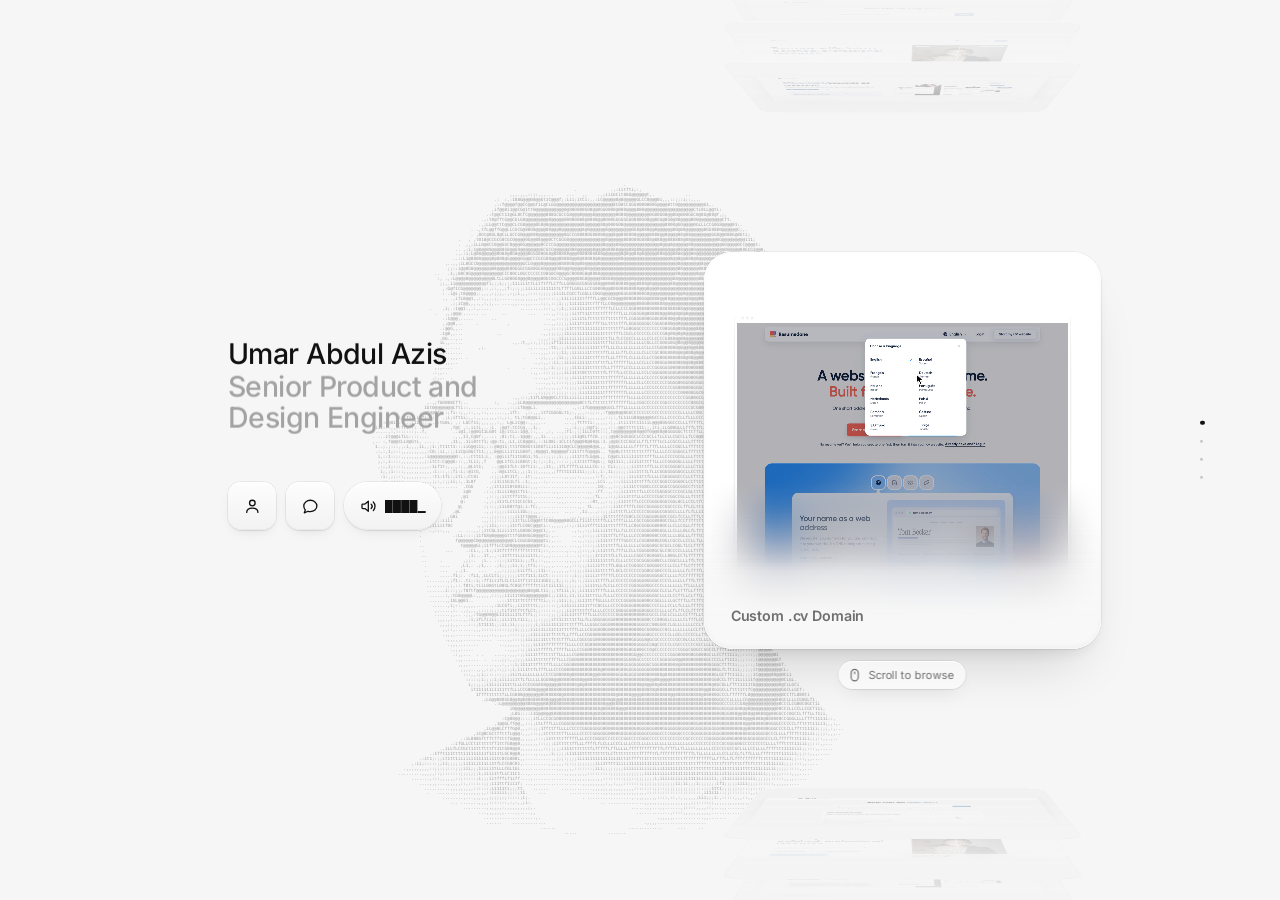
==== index.html @ b47fb5b3 "Footer landing .cv rapi dan tampil penuh di akhir video Co-Authored-By: Claude Opus 5.5 <noreply@ant" ====
<!doctype html>
<html lang="en">
<head>
<meta charset="utf-8">
<meta name="viewport" content="width=device-width, initial-scale=1, viewport-fit=cover">
<title>Umar Abdul Azis · Senior Product and Design Engineer</title>
<meta name="description" content="Umar Abdul Azis, senior product and design engineer in Yogyakarta, Indonesia. Web, mobile, and AI products, built into live prototypes. Case studies: Custom .cv Domain, CV-Lite Help Center, AI Headshot Funnel.">
<meta name="author" content="Umar Abdul Azis">
<meta name="robots" content="index, follow, max-image-preview:large">
<link rel="canonical" href="https://byumar.com/">
<meta name="theme-color" content="#F6F6F6">
<link rel="alternate" type="text/plain" href="/llms.txt" title="LLM summary">
<link rel="icon" href="favicon-32.png" sizes="32x32" type="image/png">
<link rel="apple-touch-icon" href="apple-touch-icon.png">
<!-- thumbnail saat link dibagikan. og:image harus URL lengkap, ganti domainnya
     kalau situs tidak tayang di byumar.com -->
<meta property="og:type" content="website">
<meta property="og:url" content="https://byumar.com/">
<meta property="og:title" content="Umar Abdul Azis · Senior Product and Design Engineer">
<meta property="og:description" content="Senior product and design engineer for web, mobile, and AI products. Case studies from CV-Lite and Resumedone.">
<meta property="og:site_name" content="Umar Abdul Azis">
<meta property="og:locale" content="en_US">
<meta property="og:image" content="https://byumar.com/og-image.jpg">
<meta property="og:image:width" content="1200">
<meta property="og:image:height" content="630">
<meta name="twitter:card" content="summary_large_image">
<meta name="twitter:image" content="https://byumar.com/og-image.jpg">
<!-- ?v= memaksa browser mengambil berkas baru. Hostinger menyimpan JS, CSS, dan
     media 7 hari, jalankan ./versi.sh sebelum commit supaya angkanya naik di semua file. -->
<link rel="preload" href="fonts/inter-regular.woff2?v=e101ac0f64" as="font" type="font/woff2" crossorigin>
<link rel="preload" href="fonts/inter-medium.woff2?v=e19b372fd9" as="font" type="font/woff2" crossorigin>
<link rel="stylesheet" href="styles.css?v=ac5a95fd37">
<!-- ld:start (dibuat tools/seo.js) -->
<script type="application/ld+json">{"@context":"https://schema.org","@graph":[{"@type":"Person","@id":"https://byumar.com/#person","name":"Umar Abdul Azis","jobTitle":"Senior Product and Design Engineer","description":"I design web, mobile, and AI products, then build them into live prototypes your team can click through before development starts.","url":"https://byumar.com/","image":"https://byumar.com/og-image.jpg","email":"hello@byumar.com","sameAs":["https://www.linkedin.com/in/umar-abdul-azis-948900159/","https://instagram.com/omar.aazees","https://www.upwork.com/freelancers/~01e38101af9b02fc32"],"address":{"@type":"PostalAddress","addressLocality":"Yogyakarta","addressCountry":"ID"},"knowsAbout":["Product design","UX design","UI design","Design engineering","Front-end development","Interactive prototyping","AI products","Resume builders","HR tech","E-commerce","Shopify","Web3 dashboards"]},{"@type":"WebSite","@id":"https://byumar.com/#website","url":"https://byumar.com/","name":"Umar Abdul Azis - Senior Product and Design Engineer","inLanguage":"en","author":{"@id":"https://byumar.com/#person"}},{"@type":"ItemList","name":"Selected projects","itemListElement":[{"@type":"ListItem","position":1,"item":{"@type":"CreativeWork","name":"Custom .cv Domain","headline":"Custom .cv Domain - Resumedone - Product Design","abstract":"Resumedone wanted a new paid add-on: a user buys their own name.cv domain and their resume goes live as a personal website on it. When I was brought in, the registrar backend was ready but there was no interface at all. I designed the whole product: the purchase inside the dashboard, the website editor, five templates, the account and subscription screens, and after launch the landing page and the upsell that bring people to it.","description":"Buying a domain is a technical errand, and most job seekers have never done it. Pricing, name rules and payment were still being decided in chat while an early AI draft pointed the other way. The partner API offered one locked template, and a public site raised a real privacy question: how much contact detail should a resume show to the whole internet? Launch was only the start: the first weeks showed the offer had to reach people earlier, at the moment they finish a resume. I turned the purchase into three short steps, Name, Details and Set up, with search results that show one clear price per domain per year and payment on the card already saved. The website editor reuses the resume builder's own components, so there is nothing new to learn, including the same font size controls. People pick from five templates, each in five colours, that use their resume data exactly as written, and they decide what is public: email and phone are masked by default, with a contact form and an availability status instead. After launch I designed three conversion experiments with the product lead: a six-step upsell right after someone buys a resume, a flow where people build their site first and pay only to publish, and a landing page for the feature.","creator":{"@id":"https://byumar.com/#person"},"image":"https://byumar.com/media/cv-media-05-poster.webp","url":"https://byumar.com/#/project/cv-personal-website"}},{"@type":"ListItem","position":2,"item":{"@type":"CreativeWork","name":"CV-Lite Help Center","headline":"CV-Lite Help Center - CV-Lite - Product Design","abstract":"CV-Lite's FAQ at help.cv-lite.com was a single column of three collapsed lists: 32 links pointing to 19 articles, with no answer visible until you clicked. The product lead asked me to redesign it. I covered the home page, search, every article, and the states in between, at desktop, tablet and mobile.","description":"People open a help page in the middle of a problem, usually stuck on billing or an export, so every extra click costs patience. With only 19 articles, a full help center with category pages would add steps instead of saving them. The new design also had to keep the live product's colors and type, so it would feel like the same app. I compared 15 help center homes and 19 FAQs on Mobbin, then tested six home layouts. The winner puts search first, then the most popular questions, then topics that open in place, with support always one tap away. Search suggests articles while you type and highlights the matching words. Articles read in one column with real product screenshots and end with a quick helpful or not question. Back to FAQ returns to the same topic, already open, and dead links land on a friendly 404 instead of an error.","creator":{"@id":"https://byumar.com/#person"},"image":"https://byumar.com/media/faq-media-01-poster.webp","url":"https://byumar.com/#/project/cv-lite-help-center"}},{"@type":"ListItem","position":3,"item":{"@type":"CreativeWork","name":"AI Headshot Funnel","headline":"AI Headshot Funnel - CV-Lite - Product Design","abstract":"CV-Lite turns a few selfies into studio headshots, and most of its visitors arrive cold from paid ads. I was asked to redesign the whole funnel for an A/B test against the live version, from the landing page to the photo library. The old flow showed no proof of the result, left empty photo slots, and only revealed the price at the very end.","description":"People have to trust an unknown AI with their face, then pay before they see the full result. Ad traffic leaves fast, so every second of doubt costs a sale. On real screens the browser bar also takes around 180 px, which pushed the button that moves people forward below the fold on laptops and phones alike. I built the funnel around one idea: show the transformation before asking for anything. The landing hero is a before and after of the same person, and every step stays short: gender, outfit, background, selfies. The paywall unlocks two finished headshots and states one honest price. Each screen is laid out at the real visible area, 1920 × 900 on desktop and 390 × 664 on mobile, so the next action is always in view.","creator":{"@id":"https://byumar.com/#person"},"image":"https://byumar.com/media/headshots-media-01-poster.webp","url":"https://byumar.com/#/project/ai-headshots"}},{"@type":"ListItem","position":4,"item":{"@type":"CreativeWork","name":"Ejemplos Curriculum","headline":"Ejemplos Curriculum - Ejemplos Curriculum - Landing Page Design","abstract":"Ejemplos Curriculum is a Spanish-language resume site with templates, real CV examples, cover letters, and writing advice for job seekers. I designed its marketing landing page, the page most visitors see first, at desktop, tablet, and mobile widths.","description":"Most visitors arrive from search with one narrow question, like how to write a resignation letter, and leave once it is answered. The landing page had to show in a few seconds that the site can also help them build a CV, without the pushy habits common in this category: no \"free\" promise that turns into a paywall, and no social proof without data behind it. The hero leads with what people search for, the best CV templates and writing advice, and shows real templates instead of stock art. Each section below answers one question job seekers ask, from which template to pick to how to write a cover letter, and ends with a clear way into the builder. The AI tools sit together in one dark band so they read as a feature, not a pop-up. The header keeps templates, examples, letters, and sign-in one click away, so the page works as a hub for the rest of the site.","creator":{"@id":"https://byumar.com/#person"},"image":"https://byumar.com/media/ej-media-01-poster.webp","url":"https://byumar.com/#/project/ejemplos-curriculum"}}]}]}</script>
<!-- ld:end -->
</head>
<body>
  <!-- navigasi teks untuk screen reader & crawler, tidak terlihat -->
  <nav class="sr-only" aria-label="Main">
    <ul>
      <li><a href="#/">Home</a></li>
      <li><a href="#/about">About</a></li>
    </ul>
  </nav>

  <div id="app" class="app">
    <!-- kolom kiri: identitas + aksi. Tetap di tempat lintas halaman -->
    <aside class="rail" id="rail"></aside>

    <!-- kolom kanan: panggung. Isinya berganti per halaman -->
    <main class="stage" id="stage" tabindex="-1">
    <!-- seo:start (dibuat tools/seo.js, jangan diedit manual) -->
    <div class="sr-only" id="seo-static">
      <h1>Umar Abdul Azis, Senior Product and Design Engineer</h1>
      <section>
        <h2>About</h2>
        <p>I design web, mobile, and AI products, then build them into live prototypes your team can click through before development starts.</p>
        <p>I work across UX, interface, and visual design, and I prototype with whatever fits the project, from Figma to AI code editors like Claude Code, Codex, and Cursor. Over six years that has covered HR tech and resume builders, Shopify and e-commerce, AI products, and Web3 dashboards.</p>
        <p>Top Rated Plus on Upwork. Working from Yogyakarta, Indonesia (GMT+7), asynchronously on Indonesia time, and open to freelance work.</p>
      </section>
      <section>
        <h2>Selected projects</h2>
      <article>
        <h3>Custom .cv Domain</h3>
        <p>Resumedone - Product Design. Resumedone, 2026.</p>
        <h4>Mandate</h4><p>Resumedone wanted a new paid add-on: a user buys their own name.cv domain and their resume goes live as a personal website on it. When I was brought in, the registrar backend was ready but there was no interface at all. I designed the whole product: the purchase inside the dashboard, the website editor, five templates, the account and subscription screens, and after launch the landing page and the upsell that bring people to it.</p>
        <h4>Challenge</h4><p>Buying a domain is a technical errand, and most job seekers have never done it. Pricing, name rules and payment were still being decided in chat while an early AI draft pointed the other way. The partner API offered one locked template, and a public site raised a real privacy question: how much contact detail should a resume show to the whole internet? Launch was only the start: the first weeks showed the offer had to reach people earlier, at the moment they finish a resume.</p>
        <h4>Solution</h4><p>I turned the purchase into three short steps, Name, Details and Set up, with search results that show one clear price per domain per year and payment on the card already saved. The website editor reuses the resume builder's own components, so there is nothing new to learn, including the same font size controls. People pick from five templates, each in five colours, that use their resume data exactly as written, and they decide what is public: email and phone are masked by default, with a contact form and an availability status instead. After launch I designed three conversion experiments with the product lead: a six-step upsell right after someone buys a resume, a flow where people build their site first and pay only to publish, and a landing page for the feature.</p>
        <h4>Results</h4><p>Shipped to production about a month after kickoff, in English across 12 markets. Targets set for launch: 8% of paid users adding a .cv domain in the first quarter, 70% of buyers publishing their site within a day, and 12% higher annual retention among users with a live site. Delivered as more than 1,000 screens and states across four breakpoints, five templates with colour variants, and a screen for every failure state.</p>
      </article>
      <article>
        <h3>CV-Lite Help Center</h3>
        <p>CV-Lite - Product Design. CV-Lite by Resumedone, 2026.</p>
        <h4>Mandate</h4><p>CV-Lite's FAQ at help.cv-lite.com was a single column of three collapsed lists: 32 links pointing to 19 articles, with no answer visible until you clicked. The product lead asked me to redesign it. I covered the home page, search, every article, and the states in between, at desktop, tablet and mobile.</p>
        <h4>Challenge</h4><p>People open a help page in the middle of a problem, usually stuck on billing or an export, so every extra click costs patience. With only 19 articles, a full help center with category pages would add steps instead of saving them. The new design also had to keep the live product's colors and type, so it would feel like the same app.</p>
        <h4>Solution</h4><p>I compared 15 help center homes and 19 FAQs on Mobbin, then tested six home layouts. The winner puts search first, then the most popular questions, then topics that open in place, with support always one tap away. Search suggests articles while you type and highlights the matching words. Articles read in one column with real product screenshots and end with a quick helpful or not question. Back to FAQ returns to the same topic, already open, and dead links land on a friendly 404 instead of an error.</p>
        <h4>Results</h4><p>Targets set for launch: 25% fewer support tickets about the 13 most asked questions, 60% of visitors finding their answer within two clicks, and over 80% of article ratings marked helpful. Delivered as 24 boards across four widths, 32 article pages and a working coded prototype.</p>
      </article>
      <article>
        <h3>AI Headshot Funnel</h3>
        <p>CV-Lite - Product Design. CV-Lite by Resumedone, 2026.</p>
        <h4>Mandate</h4><p>CV-Lite turns a few selfies into studio headshots, and most of its visitors arrive cold from paid ads. I was asked to redesign the whole funnel for an A/B test against the live version, from the landing page to the photo library. The old flow showed no proof of the result, left empty photo slots, and only revealed the price at the very end.</p>
        <h4>Challenge</h4><p>People have to trust an unknown AI with their face, then pay before they see the full result. Ad traffic leaves fast, so every second of doubt costs a sale. On real screens the browser bar also takes around 180 px, which pushed the button that moves people forward below the fold on laptops and phones alike.</p>
        <h4>Solution</h4><p>I built the funnel around one idea: show the transformation before asking for anything. The landing hero is a before and after of the same person, and every step stays short: gender, outfit, background, selfies. The paywall unlocks two finished headshots and states one honest price. Each screen is laid out at the real visible area, 1920 × 900 on desktop and 390 × 664 on mobile, so the next action is always in view.</p>
        <h4>Results</h4><p>Targets set for the A/B test: 20% more visitors reaching the selfie upload, 15% higher paywall conversion, and a third fewer checkout drop-offs by showing the price up front. Built on 75 screens, 65 of them reworked so the main action never needs a scroll.</p>
      </article>
      <article>
        <h3>Ejemplos Curriculum</h3>
        <p>Ejemplos Curriculum - Landing Page Design. Ejemplos Curriculum, 2026.</p>
        <h4>Mandate</h4><p>Ejemplos Curriculum is a Spanish-language resume site with templates, real CV examples, cover letters, and writing advice for job seekers. I designed its marketing landing page, the page most visitors see first, at desktop, tablet, and mobile widths.</p>
        <h4>Challenge</h4><p>Most visitors arrive from search with one narrow question, like how to write a resignation letter, and leave once it is answered. The landing page had to show in a few seconds that the site can also help them build a CV, without the pushy habits common in this category: no &quot;free&quot; promise that turns into a paywall, and no social proof without data behind it.</p>
        <h4>Solution</h4><p>The hero leads with what people search for, the best CV templates and writing advice, and shows real templates instead of stock art. Each section below answers one question job seekers ask, from which template to pick to how to write a cover letter, and ends with a clear way into the builder. The AI tools sit together in one dark band so they read as a feature, not a pop-up. The header keeps templates, examples, letters, and sign-in one click away, so the page works as a hub for the rest of the site.</p>
        <h4>Results</h4><p>Targets set for launch: 30% more visitors reaching a template from the landing page, 20% more visitors scrolling past the hero, and a higher share of search visitors starting a CV. Delivered as one landing page at four widths, ready for development.</p>
      </article>
      </section>
      <section>
        <h2>Contact</h2>
        <ul><li><a href="mailto:hello@byumar.com">Email</a></li><li><a href="https://www.linkedin.com/in/umar-abdul-azis-948900159/">LinkedIn</a></li><li><a href="https://instagram.com/omar.aazees">Instagram</a></li><li><a href="https://www.upwork.com/freelancers/~01e38101af9b02fc32">Upwork</a></li></ul>
      </section>
    </div>
    <!-- seo:end -->
    </main>

    <!-- indikator titik di tepi kanan, hanya di home -->
    <div class="dots" id="dots" hidden></div>
  </div>

  <!-- globe-data.js dan globe.js sengaja tidak dimuat di sini. Keduanya
       hanya dipakai halaman about, jadi diambil saat halaman itu dibuka.
       Lihat ensureGlobe() di app.js. -->
  <!-- latar ASCII dari foto diri, lihat ascii-bg.js -->
  <script src="ascii-bg.js?v=ffba560fd4" defer></script>
  <script src="sound.js?v=fcbd7d6328" defer></script>
  <script src="app.js?v=df28a86c50" defer></script>
  <!-- favicon potret ASCII yang beriak, lihat favicon-ascii.js -->
  <script src="favicon-ascii.js?v=0a628f7906" defer></script>
</body>
</html>
---- styles.css ----
@font-face {
  font-family: "Inter";
  font-style: normal;
  font-weight: 400;
  font-display: swap;
  src: url("fonts/inter-regular.woff2?v=e101ac0f64") format("woff2");
}
@font-face {
  font-family: "Inter";
  font-style: normal;
  font-weight: 600;
  font-display: swap;
  src: url("fonts/inter-semibold.woff2?v=d1e9f4c098") format("woff2");
}
@font-face {
  font-family: "Inter";
  font-style: normal;
  font-weight: 500;
  font-display: swap;
  src: url("fonts/inter-medium.woff2?v=e19b372fd9") format("woff2");
}

/* =========================================================
   Portfolio UI/UX: sistem visual
   Monokrom. Aset project jadi satu-satunya sumber warna.

   SISTEM SPASI
   Sama seperti situs referensi: seluruh tata letak dinyatakan dalam rem,
   dan ukuran 1rem ikut lebar layar. Jadi proporsinya tetap identik di
   layar mana pun, tidak perlu belasan breakpoint.

   Desktop  1rem = 100vw / 144   (di 1440px jadi 10px, sama persis referensi)
   Phone    1rem = 100vw / 40

   Bedanya dengan referensi, ada batas bawah dan atas. Referensi murni vw,
   akibatnya di tablet judulnya menyusut sampai 18px dan tombolnya di bawah
   ukuran sentuh yang layak. Batas bawah menahan itu.

   Yang tetap dalam vw hanya posisi horizontal kolom, supaya perbandingan
   kiri-kanannya persis mengikuti referensi.
   ========================================================= */

html {
  font-size: clamp(8.6px, 0.6944vw, 15px);
}

@media (max-width: 767px) {
  html {
    font-size: clamp(11px, 2.5vw, 19.5px);
  }
}

:root {
  /* Suisse Intl kalau terpasang, kalau tidak jatuh ke Helvetica Neue
     yang bentuk hurufnya paling dekat. */
  /* Inter dibundel sendiri (fonts/), jadi Mac, iPhone, Android, dan pen.dev
     memakai huruf yang sama. Cadangan hanya dipakai selama font dimuat. */
  --font: "Inter", "Helvetica Neue", Helvetica, Arial, sans-serif;

  --bg: #f6f6f6;
  --ink: #111111;
  --ink-2: #6f6f6f;
  --ink-3: #a3a3a3;
  --ink-4: #c9c9c9;
  --surface: #ffffff;
  --card: #e8e8e8;
  --line: rgba(17, 17, 17, 0.08);

  /* Skeuomorph minimalis: semua permukaan dibuat dari satu bahan yang sama
     dengan latar. Wajahnya bergradasi tipis dari terang ke sedikit redup,
     tepi atas tersorot, tepi bawah sedikit gelap, lalu bayangan dekat yang
     tegas dan bayangan jauh yang lebar dan pudar. Hasilnya terasa timbul
     dari halaman, bukan benda lain yang ditempel. */
  --sk-face: linear-gradient(180deg, #fdfdfd 0%, #f2f2f2 100%);
  --shadow-sm:
    inset 0 1px 0 rgba(255, 255, 255, 0.95),
    inset 0 -1px 0 rgba(17, 17, 17, 0.035),
    0 0 0 1px rgba(17, 17, 17, 0.055),
    0 1px 2px rgba(17, 17, 17, 0.06),
    0 0.6rem 1.6rem -0.6rem rgba(17, 17, 17, 0.1);
  --shadow-press:
    inset 0 1px 3px rgba(17, 17, 17, 0.1),
    inset 0 0 0 1px rgba(17, 17, 17, 0.06),
    0 1px 0 rgba(255, 255, 255, 0.9);
  --shadow-md:
    0 0 0 1px rgba(17, 17, 17, 0.045),
    0 1px 2px rgba(17, 17, 17, 0.05),
    0 1rem 2.2rem -1rem rgba(17, 17, 17, 0.12),
    0 3.6rem 6.4rem -2.8rem rgba(17, 17, 17, 0.18);
  /* sorot di bibir kartu media, dipasang di atas video lewat ::after */
  --sk-rim:
    inset 0 1px 0 rgba(255, 255, 255, 0.85),
    inset 0 0 0 1px rgba(255, 255, 255, 0.3),
    inset 0 -0.2rem 0.6rem rgba(17, 17, 17, 0.04);

  --r-card: 3.2rem;
  --r-media: 2.4rem;
  --r-btn: 1.5rem;

  --title-fs: 3.2rem;

  /* --- geometri, diambil dari pengukuran referensi di 1440px --- */
  --rail-x: 17.85vw;      /* 257px di 1440 */
  --deck-x: 70.5vw;       /* titik tengah kartu */
  /* Kartu ikut lebar dan tinggi layar: 446px di 1440x900, 562px di
     1920x1080. Tidak pernah lebih kecil dari ukuran lama (33.5rem), dan
     dibatasi tinggi layar supaya petunjuk geser tetap terlihat. */
  --deck-size: max(33.5rem, min(31vw, 52vh));

  --dots-x: 5.76vw;       /* jarak titik indikator dari tepi kanan */
  /* Batas kolom di halaman project. Video demo persegi, jadi kolomnya
     dilebarkan sampai kotak persegi bisa setinggi 88% layar (lebar kolom =
     100vw - batas - 2rem padding kanan). Batasnya tidak boleh lebih ke kiri
     dari ruang minimum judul (30rem) dan tidak pernah lebih ke kanan dari
     50,5vw, jadi kolom media tidak pernah lebih sempit dari sebelumnya. */
  --split-x: min(
    50.5vw,
    max(calc(var(--rail-x) + 7.4rem + 4rem + 30rem), calc(100vw - 88vh - 2rem))
  );

  --ease: cubic-bezier(0.16, 1, 0.3, 1);
  /* sedikit melewati tujuan lalu balik, biar perpindahan kartu terasa memantul */
  --ease-bounce: cubic-bezier(0.22, 1.14, 0.36, 1);
  --dur: 0.82s;
}

*, *::before, *::after { box-sizing: border-box; }

html, body {
  margin: 0;
  padding: 0;
  background: var(--bg);
  color: var(--ink);
  font-family: var(--font);
  -webkit-font-smoothing: antialiased;
  text-rendering: optimizeLegibility;
}

body { min-height: 100vh; }
/* Pantulan iOS di tepi halaman ikut menarik elemen yang menempel di layar,
   jadi navigasi bawah terlihat ikut ter-scroll. Pantulannya dimatikan. */
html, body { overscroll-behavior: none; }

/* latar ASCII (ascii-bg.js): di atas warna latar, di bawah semua konten */
/* Warna latar cukup di html. Kalau body ikut berwarna, latarnya digambar
   di atas kanvas z-index -1 dan ASCII-nya tertutup. */
body { background: transparent; }
#ascii-bg {
  position: fixed;
  inset: 0;
  width: 100%;
  height: 100%;
  z-index: -1;
  pointer-events: none;
}
body.no-scroll { overflow: hidden; }

a { color: inherit; text-decoration: none; }
button { font: inherit; color: inherit; border: 0; background: none; cursor: pointer; }

.sr-only {
  position: absolute; width: 1px; height: 1px;
  padding: 0; margin: -1px; overflow: hidden;
  clip: rect(0 0 0 0); white-space: nowrap; border: 0;
}

:focus-visible {
  outline: 0.2rem solid var(--ink);
  outline-offset: 0.3rem;
  border-radius: 0.4rem;
}

/* =========================================================
   Kolom kiri
   ========================================================= */

.rail {
  position: fixed;
  left: var(--rail-x);
  top: 50%;
  transform: translateY(-50%);
  z-index: 50;
  display: flex;
  flex-direction: column;
  gap: 5.5rem;
  pointer-events: none;
}
.rail > * { pointer-events: auto; }

/* Batas kanan kolom kiri. Judul tidak pernah pindah baris; kalau lebih
   panjang dari ruang ini, pasJudul() di app.js memperkecil ukurannya.
   Home dibatasi tepi kiri kartu, project dibatasi tombol expand. */
.rail { max-width: calc(var(--deck-x) - var(--deck-size) / 2 - var(--rail-x) - 4rem); }
.rail--project { max-width: calc(var(--split-x) - 7.4rem - var(--rail-x) - 4rem); }

/* Di about, rail dikosongkan. Nama, tombol, dan teksnya jadi satu aliran
   di dalam kolom .about supaya semuanya ikut ter-scroll bersama. */
.rail--about { display: none; }

.title-block {
  display: flex;
  flex-direction: column;
  gap: 0.15rem;
}

/* Kotak masker untuk animasi reveal. Kalau tingginya persis setinggi baris,
   ekor huruf seperti g dan y ikut terpotong. Jadi kotaknya dilonggarkan ke
   atas dan bawah, lalu ditarik balik dengan margin negatif supaya posisi
   tata letaknya tidak bergeser sedikit pun. */
.title-line {
  overflow: hidden;
  font-size: var(--title-fs);
  padding: 0.34em 0;
  margin: -0.34em 0;
}

.title,
.subtitle {
  margin: 0;
  font-size: var(--title-fs);
  line-height: 1.1;
  font-weight: 500;
  letter-spacing: -0.02em;
  /* boleh pindah baris di desktop dan tablet; kolom kiri ditambatkan dari
     bawah (tambatRail di app.js) jadi judul yang panjang tumbuh ke atas */
  white-space: normal;
}
.title { color: var(--ink); }
.subtitle { color: var(--ink-3); }
/* Di layar besar peran profil dibatasi selebar "Senior Product and", jadi
   "Design Engineer" selalu turun ke baris kedua dan kolom kiri tidak
   memanjang. Di HP peran tetap satu baris (aturan nowrap di bawah). */
@media (min-width: 768px) {
  .title-block.is-profile .subtitle { max-width: 10.4em; }
}

/* masking reveal saat halaman masuk, sekaligus memudar masuk */
.title-line > span {
  display: block;
  will-change: transform, opacity;
  animation: line-up 0.9s var(--ease) 0.14s both;
}
/* jeda 0,14 detik memberi waktu judul lama memudar dulu, jadi keduanya
   tidak bertumpuk di tempat yang sama */
.title-line:nth-child(2) > span { animation-delay: 0.2s; }
/* geseran awal harus melewati padding masker, kalau tidak teksnya
   sudah kelihatan mengintip sebelum animasinya mulai */
@keyframes line-up {
  from { transform: translateY(calc(100% + 0.45em)); opacity: 0; }
  60%  { opacity: 1; }
  to   { transform: translateY(0); opacity: 1; }
}

/* Salinan kolom kiri dan titik indikator halaman sebelumnya, dipudarkan oleh
   app.js saat pindah halaman. Animasi anaknya dimatikan supaya salinan langsung
   tampil seperti aslinya, tidak memutar ulang animasi masuk. */
.is-salinan { pointer-events: none; }
.is-salinan,
.is-salinan * { animation: none !important; }
.is-salinan * { pointer-events: none !important; }

/* Kolom kiri yang masuk lewat transisi project cukup memudar, sesudah
   salinan lamanya habis. Jedanya sama dengan MASUK_JEDA di app.js. */
.rail--morph .title-line > span { animation: fade-in 0.3s ease-out 0.15s both; }
.rail--morph .actions { animation: fade-in 0.3s ease-out 0.15s both; }

/* --- tombol ikon yang melebar jadi pil saat hover --- */

.actions {
  display: flex;
  align-items: center;
  gap: 1.1rem;
  animation: fade-up 0.9s var(--ease) 0.18s both;
}

@keyframes fade-up {
  from { opacity: 0; transform: translateY(0.8rem); }
  to   { opacity: 1; transform: none; }
}
@keyframes fade-in {
  from { opacity: 0; }
  to   { opacity: 1; }
}

.pill {
  display: inline-flex;
  align-items: center;
  gap: 0;
  height: 5.4rem;
  padding: 0 1.65rem;
  background: var(--sk-face);
  border-radius: var(--r-btn);
  box-shadow: var(--shadow-sm);
  transition:
    gap 0.5s var(--ease),
    border-radius 0.5s var(--ease),
    background 0.3s ease,
    color 0.3s ease,
    box-shadow 0.3s ease;
}

.pill .ico {
  display: grid;
  place-items: center;
  width: 2.1rem;
  height: 2.1rem;
  flex: none;
}
.pill .ico svg { width: 100%; height: 100%; display: block; }

/* dua ikon ditumpuk di posisi yang sama lalu ditukar dengan putaran */
.ico-swap { position: relative; }
.ico-swap > span {
  position: absolute;
  inset: 0;
  display: block;
  transition:
    opacity 0.25s ease,
    transform 0.45s var(--ease);
}
.ico-swap .ico-b {
  opacity: 0;
  transform: rotate(-70deg) scale(0.6);
}
.contact.is-open .ico-swap .ico-a,
.pill.is-alt .ico-swap .ico-a {
  opacity: 0;
  transform: rotate(70deg) scale(0.6);
}
.contact.is-open .ico-swap .ico-b,
.pill.is-alt .ico-swap .ico-b {
  opacity: 1;
  transform: none;
}

/* label disembunyikan lewat lebar 0, bukan display:none, supaya bisa dianimasi */
.pill .lbl {
  display: block;
  max-width: 0;
  overflow: hidden;
  white-space: nowrap;
  font-size: 1.55rem;
  letter-spacing: -0.01em;
  opacity: 0;
  transition:
    max-width 0.55s var(--ease),
    opacity 0.35s ease;
}

.pill:focus-visible {
  gap: 0.85rem;
  border-radius: 999px;
}
.pill:focus-visible .lbl {
  max-width: 16rem;
  opacity: 1;
}
/* Hover hanya untuk perangkat yang memang punya kursor. Di layar sentuh,
   ketukan meninggalkan status :hover yang menempel, jadi tombol tetap
   memanjang dengan labelnya sampai layar diketuk di tempat lain. */
@media (hover: hover) and (pointer: fine) {
  .pill:hover { gap: 0.85rem; border-radius: 999px; }
  .pill:hover .lbl { max-width: 16rem; opacity: 1; }
}

.pill.is-dark {
  background: linear-gradient(180deg, #2a2a2a 0%, #111 100%);
  color: var(--surface);
  box-shadow: inset 0 1px 0 rgba(255, 255, 255, 0.14), 0 0 0 1px rgba(17, 17, 17, 0.6), 0 1px 2px rgba(17, 17, 17, 0.2), 0 0.6rem 1.6rem -0.6rem rgba(17, 17, 17, 0.3);
}
/* ditekan: permukaannya masuk ke dalam */
.pill:active, .edge-btn:active { box-shadow: var(--shadow-press); }
.pill.is-dark:active { box-shadow: inset 0 1px 3px rgba(0, 0, 0, 0.5), 0 1px 0 rgba(255, 255, 255, 0.6); }
.pill.is-round { border-radius: 999px; }
.pill.rev { flex-direction: row-reverse; }

/* pil yang labelnya selalu tampil, tidak menunggu hover */
.pill.is-static { gap: 0.85rem; }
.pill.is-static .lbl { max-width: 16rem; opacity: 1; }

/* --- kelompok tombol contact --- */

/* Tanpa gap. Kalau wadah ini punya gap sendiri, jaraknya tetap terhitung
   meski daftar kontaknya sedang tertutup dan berlebar nol, akibatnya tombol
   sesudahnya terdorong dua kali lebih jauh dari tombol sebelumnya.
   Jaraknya diurus lewat margin .socials yang ikut dianimasikan. */
.contact {
  position: relative;   /* acuan posisi daftar kontak yang ditumpuk */
  display: flex;
  align-items: center;
  gap: 0;
}

/* padding lalu margin negatif supaya bayangan pil tidak ikut terpotong
   saat lebarnya dianimasi */
.socials {
  display: flex;
  align-items: center;
  gap: 1.1rem;
  overflow: hidden;
  padding: 0.9rem;
  margin: -0.9rem;
  max-width: 0;
  transition:
    max-width 0.6s var(--ease),
    margin-left 0.6s var(--ease);
}
.socials .pill {
  opacity: 0;
  transform: translateX(-1rem);
  transition:
    opacity 0.35s ease,
    transform 0.5s var(--ease),
    background 0.3s ease,
    color 0.3s ease;
}
/* 1,1rem jarak dikurangi 0,9rem padding, supaya celah terlihatnya
   sama persis dengan jarak antar tombol lain */
.contact.is-open .socials {
  max-width: 46rem;
  margin-left: 0.2rem;
}
.contact.is-open .socials .pill {
  opacity: 1;
  transform: none;
}

/* =========================================================
   Daftar kontak yang ditumpuk

   Kalau tidak muat ke samping, daftarnya ditumpuk. Kelas .is-stack dan arah
   naik/turunnya dipasang app.js setelah mengukur ruang nyata sampai halangan
   terdekat di kanan, bukan dari lebar layar. Dengan begitu tetap benar berapa
   pun jumlah kontak yang ditambahkan ke PROFILE.contacts.
   ========================================================= */

.contact.is-stack .socials {
  position: absolute;
  z-index: 60;          /* di about, teksnya datang sesudah di DOM jadi menimpa */
  left: 50%;
  transform: translateX(-50%);
  align-items: center;
  gap: 1.1rem;
  max-width: none;
  overflow: visible;
  padding: 0;
  margin: 0;
  pointer-events: none;
}
.contact.is-stack.stack-down .socials {
  top: 100%;
  margin-top: 1.1rem;
  flex-direction: column;
}
.contact.is-stack.stack-up .socials {
  bottom: 100%;
  margin-bottom: 1.1rem;
  flex-direction: column-reverse;
}
.contact.is-stack.stack-down .socials .pill { transform: translateY(-0.9rem); }
.contact.is-stack.stack-up .socials .pill { transform: translateY(0.9rem); }
.contact.is-stack.is-open .socials { pointer-events: auto; }
.contact.is-stack.is-open .socials .pill { transform: none; }

/* =========================================================
   Home: dek kartu vertikal
   ========================================================= */

.stage { position: relative; }

/* Lapisan dek menutupi seluruh layar supaya roda mouse dan geseran
   bekerja di mana saja, bukan cuma tepat di atas kartunya. */
.deck {
  position: fixed;
  inset: 0;
  z-index: 10;
  touch-action: pan-x;
  perspective: 1500px;
  perspective-origin: var(--deck-x) 50%;
}
.deck.is-dragging { cursor: grabbing; }

.deck-card {
  position: absolute;
  left: var(--deck-x);
  top: 50%;
  width: var(--deck-size);
  height: var(--deck-size);
  margin: calc(var(--deck-size) / -2) 0 0 calc(var(--deck-size) / -2);
  border-radius: var(--r-card);
  overflow: hidden;
  background: var(--bg);
  box-shadow: var(--shadow-md);
  transform-origin: 50% 50%;
  will-change: transform, opacity, filter;
  pointer-events: none;
  /* Tetangga diputar lewat 90 derajat, jadi yang menghadap layar adalah
     punggung kartu. Punggungnya harus tetap tergambar sebagai slab. */
  backface-visibility: visible;
  /* Transform digerakkan pegas di app.js, jadi tidak ada transisi transform
     di sini. Hanya transform yang boleh pelan. Bayangan dan blur harus cepat selesai.
     Kalau bayangan ikut beranimasi selama 0,55 detik, di tengah jalan dia
     kena filter blur milik kartu yang sedang rebah dan hasilnya jadi gumpalan
     gelap besar yang mengikuti kartu. Itu yang kelihatan seperti bug. */
  transition:
    opacity 0.4s var(--ease),
    box-shadow 0.16s ease-out;
}

/* Posisi relatif terhadap kartu aktif. Jaraknya kelipatan ukuran kartu,
   jadi susunannya tetap sama di semua ukuran layar. Referensi memberi
   jarak besar sehingga tetangganya cuma mengintip sedikit di tepi. */
/* transition di sini yang berlaku saat kartu MENJADI aktif: bayangannya
   masuk pelan dan diberi jeda, jadi kartunya mendarat dulu baru terangkat */
.deck-card[data-pos="0"] {
  transition:
    opacity 0.4s var(--ease),
    box-shadow 0.45s var(--ease) 0.22s;
  opacity: 1; z-index: 4;
  pointer-events: auto;
  cursor: pointer;
}
/* di atas kartu aktif, sisi atasnya yang menjauh */
/* Tanpa blur sama sekali. Dulu kartu tetangga di-blur untuk menyamarkan
   isinya, tapi isinya sekarang memang tidak dirender jadi tidak ada yang perlu
   disamarkan. Yang tersisa cuma kerugiannya: slab abu berpinggir lembut
   terbaca sebagai halo gelap, dan karena blur ikut beranimasi halonya bergerak
   mengikuti kartu. Itu yang terasa seperti bug saat kartu bergeser. Bentuk
   trapesium dan opasitas sudah cukup memberi kesan kedalaman.

   Kartu tetangga hanya menyisakan badan kartunya. Isinya disembunyikan
   supaya yang terlihat cuma slab abu-abu, sama seperti referensi. Media
   yang ikut dirender di posisi rebah justru bikin tampilannya ramai. */
.deck-card:not([data-pos="0"]) .card-name {
  opacity: 0;
}
/* Sekarang media tetangga diintipkan tipis: warnanya diredam dan memudar
   ke tepi yang menjauh, jadi terbaca sebagai sekilas project berikutnya
   tanpa bersaing dengan kartu aktif. */
.deck-card:not([data-pos="0"]) .mock {
  filter: grayscale(0.55) contrast(0.92);
}
.deck-card[data-pos^="-"] .mock {
  -webkit-mask-image: linear-gradient(to top, #000 0%, rgba(0, 0, 0, 0.25) 85%);
  mask-image: linear-gradient(to top, #000 0%, rgba(0, 0, 0, 0.25) 85%);
}
.deck-card[data-pos="1"] .mock,
.deck-card[data-pos="2"] .mock,
.deck-card[data-pos="3"] .mock {
  -webkit-mask-image: linear-gradient(to bottom, #000 0%, rgba(0, 0, 0, 0.25) 85%);
  mask-image: linear-gradient(to bottom, #000 0%, rgba(0, 0, 0, 0.25) 85%);
}
.deck-card[data-pos="-1"] .mock,
.deck-card[data-pos="1"] .mock { opacity: 0.55; }
.deck-card[data-pos="-2"] .mock,
.deck-card[data-pos="2"] .mock,
.deck-card[data-pos="-3"] .mock,
.deck-card[data-pos="3"] .mock { opacity: 0.25; }

/* Tanpa bayangan. Pada slab yang hampir rata, drop shadow bikin halo gelap
   yang menarik mata, padahal tugasnya cuma jadi latar. Blur dan opasitas
   sudah cukup memisahkannya dari kartu aktif. */
.deck-card:not([data-pos="0"]) {
  box-shadow: none;
}
.deck-card .mock,
.deck-card .card-name {
  transition: opacity 0.25s var(--ease), filter 0.35s var(--ease);
}

/* Kartu tetangga bisa diklik: kartu itu didatangkan ke tengah. */
.deck-card[data-pos="-1"],
.deck-card[data-pos="1"] { opacity: 1; z-index: 3; pointer-events: auto; cursor: pointer; }
.deck-card[data-pos="-2"],
.deck-card[data-pos="2"] { opacity: 1; z-index: 2; pointer-events: auto; cursor: pointer; }
.deck-card[data-pos="-3"],
.deck-card[data-pos="3"] { opacity: 1; z-index: 1; pointer-events: auto; cursor: pointer; }
.deck-card[data-pos="x"] { opacity: 0; z-index: 0; }

.deck-card .card-link {
  position: absolute;
  inset: 0;
  display: block;
}

.deck-card .card-name,
.morph-kartu .card-name {
  position: absolute;
  left: 3rem;
  bottom: 2.8rem;
  z-index: 4;
  font-size: 1.6rem;
  letter-spacing: -0.01em;
  color: var(--ink);
  transition: transform 0.5s var(--ease);
}

/* Di kartu yang medianya sudah ada, namanya dibalik jadi putih. Video isinya
   tidak bisa dijamin, dan tepi bawahnya sering kena bidang terang. Teks gelap
   di sana hilang. Putih di atas peredam gelap terbaca di isi apa pun. */
/* tebal dan abu-abu redup, tapi cukup gelap untuk lolos kontras AA
   (sekitar 4,7:1 di atas peredam terang) */
.deck-card.has-media .card-name,
.morph-kartu .card-name { color: var(--ink-2); font-weight: 600; }
@media (hover: hover) and (pointer: fine) {
  .deck-card[data-pos="0"]:hover .card-name { transform: translateX(0.4rem); }
}

.deck.is-intro .deck-card { animation: deck-in 1s var(--ease) both; }
@keyframes deck-in {
  from { opacity: 0; }
}

/* --- titik indikator --- */

.dots {
  position: fixed;
  right: var(--dots-x);
  top: 50%;
  transform: translateY(-50%);
  z-index: 60;
  display: flex;
  flex-direction: column;
  align-items: center;
  gap: 1.15rem;
  animation: fade-in 0.9s var(--ease) 0.3s both;
}
.dots[hidden] { display: none; }

.dot {
  width: 0.9rem;
  height: 0.9rem;
  display: grid;
  place-items: center;
}
.dot::after {
  content: "";
  width: 0.32rem;
  height: 0.32rem;
  border-radius: 999px;
  background: var(--ink-4);
  transition: all 0.45s var(--ease);
}
.dot:hover::after { background: var(--ink-3); }
.dot[aria-current="true"]::after {
  width: 0.55rem;
  height: 0.55rem;
  background: var(--ink);
}

/* =========================================================
   Halaman project
   ========================================================= */

.media {
  margin-left: var(--split-x);
  padding: 2rem 2rem 2rem 0;
  display: flex;
  flex-direction: column;
  gap: 2rem;
}

/* Semua video demo persegi (1:1), jadi kotaknya juga persegi supaya video
   tampil utuh dan tidak pernah terpotong kiri dan kanan oleh object-fit:
   cover. Sisinya mengikuti lebar kolom, tapi tidak lebih dari 88% tinggi
   layar supaya satu media tetap muat di layar yang pendek dan lebar. */
.media-item {
  position: relative;
  width: min(100%, 88vh);
  aspect-ratio: 1 / 1;
  border-radius: var(--r-media);
  overflow: hidden;
  background: var(--bg);
  box-shadow: var(--shadow-md);
  animation: media-in 0.9s var(--ease) both;
}
/* bibir tersorot di atas video, sama dengan kartu dek */
.media-item::after,
.deck-card::after,
.note::after {
  content: "";
  position: absolute;
  inset: 0;
  z-index: 5;
  border-radius: inherit;
  box-shadow: var(--sk-rim);
  pointer-events: none;
}
@keyframes media-in {
  from { opacity: 0; transform: translateY(2rem); }
}

/* kartu teks case study, menggantikan media saat mode info menyala */
.note {
  position: relative;
  min-height: 88vh;
  border-radius: var(--r-media);
  background: var(--sk-face);
  box-shadow: var(--shadow-md);
  padding: 6rem 5.6rem;
  display: flex;
  flex-direction: column;
  justify-content: space-between;
  gap: 6rem;
  animation: media-in 0.7s var(--ease) both;
}

.note-label {
  font-size: 1.35rem;
  letter-spacing: -0.005em;
  color: var(--ink);
}

.note-body {
  margin: 0;
  font-size: 2.4rem;
  line-height: 1.32;
  letter-spacing: -0.018em;
  color: var(--ink);
  max-width: 40ch;
}

.note-list {
  margin: 2.8rem 0 0;
  padding: 0;
  list-style: none;
  font-size: 2.4rem;
  line-height: 1.32;
  letter-spacing: -0.018em;
  color: var(--ink-3);
}

.note-credit {
  margin-top: 2.8rem;
  font-size: 1.35rem;
  color: var(--ink-3);
}

/* tombol tutup di garis batas dua kolom */
.edge-btn {
  position: fixed;
  left: calc(var(--split-x) - 7.4rem);
  /* --edge-top diisi app.js: tengah baris tombol di kolom kiri */
  top: var(--edge-top, 50%);
  transform: translateY(-50%);
  z-index: 60;
  width: 5.4rem;
  height: 5.4rem;
  display: grid;
  place-items: center;
  background: var(--sk-face);
  border-radius: var(--r-btn);
  box-shadow: var(--shadow-sm);
  transition: border-radius 0.45s var(--ease);
}
.edge-btn svg { width: 2rem; height: 2rem; flex: none; }

/* Label muncul saat hover seperti tombol pill lain. Tombolnya ditambat di sisi
   kanan supaya labelnya memanjang ke kiri dan tidak menutupi media. */
.edge-btn {
  left: auto;
  right: calc(100% - var(--split-x) + 2rem);
  width: auto;
  min-width: 5.4rem;
  padding: 0 1.7rem;
  display: inline-flex;
  align-items: center;
  gap: 0;
  transition:
    gap 0.5s var(--ease),
    border-radius 0.45s var(--ease);
}
.edge-btn .lbl {
  display: block;
  max-width: 0;
  overflow: hidden;
  white-space: nowrap;
  font-size: 1.55rem;
  letter-spacing: -0.01em;
  opacity: 0;
  transition:
    max-width 0.55s var(--ease),
    opacity 0.35s ease;
}
.edge-btn:focus-visible { gap: 0.85rem; border-radius: 999px; }
.edge-btn:focus-visible .lbl { max-width: 16rem; opacity: 1; }
.edge-btn.no-lbl:focus-visible { gap: 0; }
@media (hover: hover) and (pointer: fine) {
  .edge-btn:hover { gap: 0.85rem; border-radius: 999px; }
  .edge-btn:hover .lbl { max-width: 16rem; opacity: 1; }
  .edge-btn.no-lbl:hover { gap: 0; }
}
/* tetap display block supaya lebar teksnya masih bisa diukur app.js */
.edge-btn.no-lbl .lbl { max-width: 0; opacity: 0; }

/* =========================================================
   Halaman about
   ========================================================= */

.about {
  padding: 22vh var(--rail-x) 24vh;
  max-width: 116rem;
}

/* Nama dan tombol duduk di atas teks, ikut ter-scroll. Jaraknya lebar
   supaya layar pertama cuma berisi identitas, teksnya baru menyusul
   saat di-scroll. Pola ini diambil dari referensi. */
.about-head {
  /* position + z-index wajib. Tanpa ini daftar kontak yang ditumpuk tertimpa
     teks di bawahnya, karena teksnya datang belakangan di DOM sementara
     .about-head cuma elemen statis biasa. */
  position: relative;
  z-index: 50;
  display: flex;
  flex-direction: column;
  gap: 5.5rem;
  margin-bottom: 18vh;
  animation: fade-up 0.9s var(--ease) both;
}

.prose {
  font-size: 3rem;
  line-height: 1.28;
  letter-spacing: -0.022em;
  color: var(--ink-3);
  /* dijaga tetap sempit supaya tidak menabrak globe di kanan */
  max-width: 17em;
}
.prose p { margin: 0 0 4.4rem; }
.about > *:last-child .prose p:last-child { margin-bottom: 0; }

/* kata kunci dinaikkan kontrasnya. Ini trik skimming dari referensi. */
.prose strong { font-weight: 500; color: var(--ink); }
.prose a { font-weight: 500; color: var(--ink); border-bottom: 1px solid var(--line); }
.prose a:hover { border-bottom-color: var(--ink); }

.awards-label {
  font-size: 1.35rem;
  color: var(--ink);
  margin: 0 0 1.6rem;
}
.awards {
  margin: 0 0 4.4rem;
  padding: 0;
  list-style: none;
  font-size: 3rem;
  line-height: 1.28;
  letter-spacing: -0.022em;
  color: var(--ink);
}
.awards span { color: var(--ink-3); }

.about-block { animation: fade-up 0.9s var(--ease) both; }

/* =========================================================
   Globe clay di halaman about
   ========================================================= */

.globe {
  position: fixed;
  right: 8vw;
  top: 50%;
  transform: translateY(-50%);
  width: min(30vw, 46rem);
  aspect-ratio: 1 / 1;
  z-index: 20;
  cursor: grab;
  touch-action: none;
}
.globe.is-dragging { cursor: grabbing; }

.globe-canvas {
  display: block;
  width: 100%;
  height: 100%;
}

.globe-label {
  position: absolute;
  left: 0;
  top: 0;
  margin: -1.5rem 0 0 0.7rem;
  padding: 0.5rem 1.1rem;
  background: var(--sk-face);
  border-radius: 999px;
  box-shadow: var(--shadow-sm);
  font-size: 1.35rem;
  letter-spacing: -0.005em;
  white-space: nowrap;
  pointer-events: none;
  opacity: 0;
  transition: opacity 0.2s ease;
}

/* =========================================================
   Placeholder aset: mock UI abu-abu
   Ganti seluruh blok .mock dengan <video> atau <img> asli nanti.
   ========================================================= */

/* Slot berisi media asli: gradien dan animasi drift dimatikan karena
   videonya menutupi seluruh kotak. */
.mock.has-media {
  background: var(--bg);
  animation: none;
}

/* Peredam hanya dipasang di tepi yang memang ada teksnya. Video apa pun bisa
   kebetulan terang atau gelap di titik itu, jadi keterbacaan tidak boleh
   bergantung pada isi video. Di tepi yang tidak ada teksnya, peredam cuma
   memucatkan gambar tanpa memberi apa pun. */
.mock.has-media::after {
  content: "";
  position: absolute;
  inset: 0;
  pointer-events: none;
}

/* Halaman project: media tanpa label sama sekali, jadi tidak diredam.
   Peredam atas baru menyala kalau labelnya memang dirender. */
.mock.has-media.has-tag::after {
  background: linear-gradient(180deg, rgba(246, 246, 246, 0.78) 0%, rgba(246, 246, 246, 0) 16%);
}

/* Kartu home: tepi bawah jadi kaca buram putih, bukan peredam gelap.
   Blurnya makin kuat ke bawah (mask di atas backdrop-filter), lalu diberi
   lapisan putih susu supaya bidang di belakang nama selalu terang, apa pun
   isi videonya. Karena itu nama project ditulis gelap. Lapisan putih penuh
   sampai melewati baris nama (nama duduk di 8,4% sampai 14,1% dari bawah),
   baru meluruh, sama seperti alasan pada peredam gelap sebelumnya. */
.deck-card .mock.has-media::after,
.morph-kaca {
  background: linear-gradient(
    0deg,
    rgba(246, 246, 246, 0.82) 0%,
    rgba(246, 246, 246, 0.7) 18%,
    rgba(246, 246, 246, 0.28) 30%,
    rgba(246, 246, 246, 0) 40%
  );
  -webkit-backdrop-filter: blur(18px) saturate(1.15);
  backdrop-filter: blur(18px) saturate(1.15);
  -webkit-mask-image: linear-gradient(0deg, #000 0%, #000 20%, rgba(0, 0, 0, 0.6) 30%, transparent 42%);
  mask-image: linear-gradient(0deg, #000 0%, #000 20%, rgba(0, 0, 0, 0.6) 30%, transparent 42%);
}

/* label harus di atas peredamnya, dan warnanya dinaikkan karena abu muda
   kalah kontras di atas video */
.mock-tag {
  position: absolute;
  z-index: 2;
}
.mock.has-media .mock-tag { color: var(--ink); }

.mock-media {
  position: absolute;
  inset: 0;
  width: 100%;
  height: 100%;
  object-fit: cover;
  display: block;
}

.mock {
  position: absolute;
  inset: 0;
  background: linear-gradient(150deg, #efefef 0%, #dcdcdc 45%, #e7e7e7 100%);
  background-size: 200% 200%;
  animation: drift 18s ease-in-out infinite alternate;
  display: grid;
  place-items: center;
  overflow: hidden;
}
@keyframes drift {
  from { background-position: 0% 0%; }
  to   { background-position: 100% 100%; }
}

.mock-frame {
  width: 74%;
  background: var(--surface);
  border-radius: 0.8rem;
  box-shadow: 0 1rem 3rem rgba(17, 17, 17, 0.1);
  overflow: hidden;
  font-size: 0;
}
.media-item .mock-frame { width: 62%; }

.mock-bar {
  height: 2.2rem;
  display: flex;
  align-items: center;
  gap: 0.4rem;
  padding: 0 0.8rem;
  border-bottom: 1px solid #ececec;
}
.mock-bar i {
  width: 0.4rem; height: 0.4rem;
  border-radius: 999px;
  background: #d8d8d8;
  display: block;
}
.mock-body { display: flex; min-height: 13rem; }
.media-item .mock-body { min-height: 22rem; }

.mock-side {
  width: 20%;
  padding: 1rem 0.8rem;
  border-right: 1px solid #f0f0f0;
  display: flex;
  flex-direction: column;
  gap: 0.6rem;
}
.mock-main {
  flex: 1;
  padding: 1.2rem;
  display: flex;
  flex-direction: column;
  gap: 0.8rem;
}
.mock-row { height: 0.6rem; border-radius: 999px; background: #ededed; }
.mock-row.w80 { width: 80%; }
.mock-row.w60 { width: 60%; }
.mock-row.w40 { width: 40%; }
.mock-row.tall { height: 0.8rem; background: #e2e2e2; }

.mock-grid {
  display: grid;
  grid-template-columns: repeat(3, 1fr);
  gap: 0.8rem;
  margin-top: 0.4rem;
}
.mock-tile {
  aspect-ratio: 4 / 3;
  border-radius: 0.4rem;
  background: #f0f0f0;
}
.mock-tile:nth-child(2) { background: #e6e6e6; }
.mock-tile:nth-child(3) { background: #ededed; }

.mock-chart {
  display: flex;
  align-items: flex-end;
  gap: 0.5rem;
  height: 6.4rem;
  margin-top: 0.6rem;
}
.mock-chart i {
  flex: 1;
  border-radius: 0.2rem 0.2rem 0 0;
  background: #e4e4e4;
  display: block;
  animation: bar 4s ease-in-out infinite alternate;
}
.mock-chart i:nth-child(1) { height: 40%; animation-delay: 0s; }
.mock-chart i:nth-child(2) { height: 68%; animation-delay: .3s; }
.mock-chart i:nth-child(3) { height: 52%; animation-delay: .6s; }
.mock-chart i:nth-child(4) { height: 84%; background: #cfcfcf; animation-delay: .9s; }
.mock-chart i:nth-child(5) { height: 60%; animation-delay: 1.2s; }
.mock-chart i:nth-child(6) { height: 34%; animation-delay: 1.5s; }
@keyframes bar { to { transform: scaleY(0.82); transform-origin: bottom; } }

.mock-phone {
  width: 42%;
  max-width: 17rem;
  aspect-ratio: 9 / 17;
  background: var(--surface);
  border-radius: 2rem;
  box-shadow: 0 1.2rem 3.4rem rgba(17, 17, 17, 0.12);
  padding: 1.6rem 1.2rem;
  display: flex;
  flex-direction: column;
  gap: 0.8rem;
}
.mock-notch {
  width: 32%;
  height: 0.4rem;
  border-radius: 999px;
  background: #e6e6e6;
  margin: 0 auto 0.8rem;
}

.mock-tag {
  position: absolute;
  left: 3rem;
  top: 2.8rem;
  font-size: 1.25rem;
  letter-spacing: 0.02em;
  color: var(--ink-3);
}

/* =========================================================
   Transisi antar halaman
   ========================================================= */

.app.is-leaving .rail,
.app.is-leaving .stage,
.app.is-leaving .dots {
  opacity: 0;
  transition: opacity 0.18s ease;
}

/* Klon yang terbang dari kartu ke media, dan sebaliknya. Lapis luar membawa
   ukuran dan bayangan, lapis dalam memotong isinya. */
.morph {
  z-index: 200;
  box-shadow: var(--shadow-md);
  pointer-events: none;
  will-change: transform;
}
.morph-clip {
  position: absolute;
  inset: 0;
  overflow: hidden;
  border-radius: inherit;
  background: var(--bg);
  isolation: isolate;
  transform: translateZ(0);
  -webkit-mask-image: -webkit-radial-gradient(white, black);
}
/* bibir tersorot sama dengan kartu dan media */
.morph-clip::after {
  content: "";
  position: absolute;
  inset: 0;
  z-index: 5;
  border-radius: inherit;
  box-shadow: var(--sk-rim);
  pointer-events: none;
}
.morph-kartu { position: absolute; inset: 0; z-index: 4; }
.morph-kaca { position: absolute; inset: 0; }

/* dipakai sesaat untuk mengukur posisi akhir kartu tanpa terganggu animasi */
.deck.is-instant .deck-card {
  transition: none !important;
  animation: none !important;
}

.media-item.is-morph-target {
  visibility: hidden;
  animation: none !important;
}
/* Media yang baru didarati klon tidak boleh memutar animasi masuknya lagi.
   Tanpa ini, begitu kelas is-morph-target dilepas, media-in jalan dari awal
   dan itu terlihat sebagai frame yang reset. */
.media-item.is-landed { animation: none !important; }
/* media lain di halaman project masuk lewat timeline yang sama */
.media.is-morphing .media-item { animation: media-in 0.34s ease-out 0.15s both; }

/* Dek lama yang ditinggalkan saat project dibuka. Kartu tetangganya
   meluncur keluar layar, lalu elemennya dibuang saat klon mendarat. */
/* di atas panggung baru, di bawah kolom kiri (z-index 50) */
.deck.is-exiting { z-index: 45; pointer-events: none; }
/* Media halaman project yang ditinggalkan saat kembali ke home: dipudarkan
   di tempatnya, tidak hilang dalam satu frame. */
.media.is-exiting {
  position: fixed;
  left: 0;
  right: 0;
  margin-top: 0;
  z-index: 150;
  pointer-events: none;
}
/* Bayangan kotak media lama dilepas di frame pertama. Kalau ikut memudar,
   yang tersisa sesaat adalah bayangan kotak kosong di belakang klon. */
.media.is-exiting .media-item {
  box-shadow: none;
  animation: none;
}
.media.is-exiting .media-item::after { display: none; }

/* =========================================================
   Tablet: 768 sampai 1100
   Tata letaknya masih terbelah dua kolom seperti desktop, tapi kolom kiri
   ditarik mendekat dan kartunya dikecilkan supaya keduanya tidak berhimpit.
   ========================================================= */

@media (min-width: 768px) and (max-width: 1100px) {

  :root {
    --rail-x: 8vw;
    --deck-x: 68vw;
    --deck-size: 30rem;
    --dots-x: 4vw;
    --split-x: 47vw;
  }

  .rail { gap: 4.5rem; }

  /* Kolom kiri tetap di tengah seperti desktop. Lebarnya dikurangi supaya
     judul pindah baris lebih awal dan jaraknya ke tombol kembali lega. */
  .rail--project { max-width: calc(var(--split-x) - 7.4rem - var(--rail-x) - 6.5rem); }

  .note { padding: 4.5rem 4rem; gap: 4rem; }
  .note-body, .note-list { font-size: 2.1rem; }
  .about { padding: 18vh var(--rail-x) 24vh; }
  .prose, .awards { font-size: 2.6rem; max-width: 18em; }
  .globe { right: 5vw; width: min(34vw, 40rem); }
}

/* =========================================================
   Phone: di bawah 768
   Kolom kiri jadi lapisan penuh layar: judul menempel di atas, tombol di
   bawah, kartu di tengah. Ini pola yang sama dengan referensi.
   ========================================================= */

@media (max-width: 767px) {
  /* di HP judul tetap satu baris, kalau kepanjangan diperkecil pasJudul() */
  .title, .subtitle { white-space: nowrap; }

  :root {
    --deck-x: 50vw;
    --deck-size: min(70vw, 48vh);
    --r-card: 2.4rem;
    --r-media: 1.8rem;
    --r-btn: 1.2rem;
  }

  .rail {
    left: 0;
    top: 0;
    width: 100%;
    height: 100%;
    transform: none;
    max-width: none;
    padding: 2.6rem 2rem calc(4rem + env(safe-area-inset-bottom, 0px));
    align-items: center;
    justify-content: space-between;
    text-align: center;
    gap: 0;
  }

  /* diubah lewat variabel supaya kotak masker ikut menyesuaikan */
  :root { --title-fs: 1.95rem; }
  .title-block { align-items: center; }

  .pill { height: 4.8rem; padding: 0 1.5rem; }
  .pill .ico { width: 2rem; height: 2rem; }
  .pill .lbl { font-size: 1.4rem; }
  .actions { gap: 1rem; }
  /* Deretan tombol ditambat langsung ke tepi bawah layar, bukan ke dasar
     wadah setinggi layar. Chrome Android dan Safari iOS hanya menggeser
     elemen bersama bilah alamat dengan mulus kalau elemen itu sendiri yang
     ditambat ke bawah. Ditambat lewat wadah, tombolnya tertinggal sesaat
     lalu menyusul, terasa terseret saat halaman di-scroll. Dipusatkan dengan
     margin otomatis, bukan transform, karena transform dipakai animasi masuk. */
  .rail .actions,
  .about-head .actions {
    position: fixed;
    left: 0;
    right: 0;
    bottom: calc(4rem + env(safe-area-inset-bottom, 0px));
    width: max-content;
    margin-inline: auto;
  }
  .socials { gap: 1rem; }

  .deck-card .card-name,
  .morph-kartu .card-name { left: 2rem; bottom: 1.8rem; font-size: 1.4rem; }
  .mock-tag { left: 2rem; top: 1.8rem; font-size: 1.15rem; }

  .dots { right: 4vw; gap: 1rem; }

  /* peredam di tepi atas dan bawah supaya nama dan tombol tidak
     bertabrakan dengan kartu yang lewat di belakangnya */
  .rail::before,
  .rail::after {
    content: "";
    position: fixed;
    left: 0;
    right: 0;
    height: 9rem;
    z-index: -1;
    pointer-events: none;
  }
  .rail::before { top: 0;    background: linear-gradient(180deg, var(--bg) 28%, rgba(246, 246, 246, 0)); }
  .rail::after  { bottom: 0; background: linear-gradient(0deg,   var(--bg) 28%, rgba(246, 246, 246, 0)); }

  /* Di halaman project media ter-scroll lewat di belakang judul, jadi peredam
     atasnya dibuat lebih tinggi: padat sampai melewati subjudul, lalu meluruh
     pelan ke transparan. */
  .rail--project::before {
    height: 12.5rem;
    background: linear-gradient(180deg,
      var(--bg) 0%,
      var(--bg) 66%,
      rgba(246, 246, 246, 0.6) 84%,
      rgba(246, 246, 246, 0) 100%);
  }

  /* Peredam bawah: lebih tipis dari yang atas karena tombolnya sudah pil
     putih bershadow. Tugasnya cuma memberi napas, jadi padat sampai kira-kira
     tengah tombol lalu meluruh ke atas. */
  .rail--project::after {
    height: 13rem;
    background: linear-gradient(0deg,
      var(--bg) 0%,
      var(--bg) 45%,
      rgba(246, 246, 246, 0.7) 62%,
      rgba(246, 246, 246, 0.25) 82%,
      rgba(246, 246, 246, 0) 100%);
  }

  /* project: media turun ke bawah judul */
  .media {
    margin-left: 0;
    padding: 24vh 1.6rem 12rem;
    gap: 1.6rem;
  }
  .media-item { width: 100%; }
  .note {
    min-height: auto;
    padding: 3.2rem 2.4rem;
    gap: 3.2rem;
  }
  .note-body, .note-list { font-size: 1.8rem; max-width: none; }
  .note-label, .note-credit { font-size: 1.25rem; }

  /* Di tepi kanan, sebaris dengan deretan tombol bawah. Ditambat ke tepi
     bawah lewat CSS saja, tanpa ukuran dari JavaScript. Di Safari iPhone
     tinggi layar berubah saat bilah alamat mengecil dan membesar. Posisi
     piksel yang dihitung sekali membuat tombol ini tertinggal lalu melompat,
     sedangkan tambatan bawah ikut bergerak bersama deretan tombol. Tinggi
     tombol ini sama dengan pil di deretan (4,8rem), jadi sejajar. */
  .edge-btn {
    left: auto;
    right: 2rem;
    top: auto;
    bottom: calc(4rem + env(safe-area-inset-bottom, 0px));
    transform: none;
    width: auto;
    min-width: 4.8rem;
    height: 4.8rem;
    padding: 0 1.4rem;
  }

  /* teks mulai di bawah peredam atas, jadi saat diam tidak ada baris yang pudar */
  .about { padding: max(17vh, 14.5rem) 2rem 13rem; max-width: none; }
  .prose, .awards { font-size: 1.95rem; max-width: none; }
  .prose p { margin-bottom: 2.8rem; }
  .awards { margin-bottom: 2.8rem; }
  .awards-label { font-size: 1.25rem; }

  /* Di layar kecil about berbalik dari desktop: nama dipaku di atas dan
     tombol dipaku di bawah, cuma teksnya yang ter-scroll dan lewat di
     belakang keduanya. Pola ini diambil dari referensi, alasannya tombol
     jadi tetap terjangkau ibu jari sepanjang halaman. */
  .about-head {
    position: fixed;
    inset: 0;
    z-index: 50;
    margin: 0;
    padding: 2.6rem 2rem calc(4rem + env(safe-area-inset-bottom, 0px));
    gap: 0;
    justify-content: space-between;
    align-items: center;
    text-align: center;
    pointer-events: none;
  }
  .about-head > * { pointer-events: auto; }
  .about-head .title-block { align-items: center; }

  /* peredam di tepi atas dan bawah, sama seperti di home. Tombol berupa pil
     putih bershadow sebenarnya sudah terbaca di atas apa pun, tapi nama itu
     teks polos jadi butuh alasnya. */
  .about-head::before,
  .about-head::after {
    content: "";
    position: fixed;
    left: 0;
    right: 0;
    height: 9rem;
    z-index: -1;
    pointer-events: none;
  }
  /* ukuran dan gradien sama dengan peredam halaman project */
  .about-head::before {
    top: 0;
    height: 12.5rem;
    background: linear-gradient(180deg,
      var(--bg) 0%,
      var(--bg) 66%,
      rgba(246, 246, 246, 0.6) 84%,
      rgba(246, 246, 246, 0) 100%);
  }
  .about-head::after {
    bottom: 0;
    height: 13rem;
    background: linear-gradient(0deg,
      var(--bg) 0%,
      var(--bg) 45%,
      rgba(246, 246, 246, 0.7) 62%,
      rgba(246, 246, 246, 0.25) 82%,
      rgba(246, 246, 246, 0) 100%);
  }

  /* di layar kecil globe ikut alur teks, bukan menempel di kanan */
  .globe {
    position: relative;
    right: auto;
    top: auto;
    transform: none;
    width: min(72vw, 34rem);
    margin: 2rem auto 0;
  }
  .globe-label { font-size: 1.25rem; }
}

/* =========================================================
   Hormati preferensi gerak minimal
   ========================================================= */

@media (prefers-reduced-motion: reduce) {
  *, *::before, *::after {
    animation-duration: 0.01ms !important;
    animation-iteration-count: 1 !important;
    transition-duration: 0.01ms !important;
  }
  .deck-card { filter: none !important; }
}

/* Petunjuk geser di dek. Pil kaca tipis di bawah kartu aktif, ikonnya
   bergerak pelan. Muncul setelah dek selesai masuk. Di HP dan layar sentuh
   tulisannya "Swipe to browse", di desktop dengan mouse "Scroll to browse". */
.swipe-hint {
  position: fixed;
  left: var(--deck-x);
  top: calc(50% + var(--deck-size) / 2 + 1.4rem);
  /* di atas lapisan dek (z-index 10), kalau tidak kartu bawah menutupinya */
  z-index: 11;
  display: flex;
  align-items: center;
  padding: 0.8rem 1.4rem 0.8rem 1rem;
  border-radius: 999px;
  background: rgba(255, 255, 255, 0.62);
  -webkit-backdrop-filter: blur(14px) saturate(1.2);
  backdrop-filter: blur(14px) saturate(1.2);
  box-shadow: inset 0 1px 0 rgba(255, 255, 255, 0.9), 0 0 0 1px rgba(17, 17, 17, 0.055), 0 1px 2px rgba(17, 17, 17, 0.05), 0 8px 20px -8px rgba(17, 17, 17, 0.12);
  color: var(--ink-2);
  font-size: 1.25rem;
  letter-spacing: -0.005em;
  white-space: nowrap;
  pointer-events: none;
  transform: translateX(-50%);
  opacity: 0;
  animation: sh-in 0.6s var(--ease) 1.6s forwards;
  transition: opacity 0.4s var(--ease), transform 0.4s var(--ease);
}
.swipe-hint.is-gone { opacity: 0 !important; transform: translate(-50%, 0.6rem); animation: none; }
.sh-touch, .sh-mouse { display: flex; align-items: center; gap: 0.7rem; }
.sh-touch { display: none; }
@media (max-width: 767px), (pointer: coarse) {
  .sh-touch { display: flex; }
  .sh-mouse { display: none; }
}
.sh-arrows { display: flex; flex-direction: column; width: 1.4rem; animation: sh-bob 1.8s ease-in-out 2.2s infinite; }
.sh-arrows svg { width: 1.4rem; height: 1.1rem; fill: none; stroke: currentColor; stroke-width: 1.6; stroke-linecap: round; stroke-linejoin: round; }
.sh-arrows svg + svg { margin-top: -0.3rem; }
.sh-wheel { width: 1.6rem; height: 1.6rem; fill: none; stroke: currentColor; stroke-width: 1.3; stroke-linecap: round; }
.sh-dot { animation: sh-roll 1.8s ease-in-out 2.2s infinite; }
@keyframes sh-in { from { opacity: 0; transform: translate(-50%, 0.6rem); } to { opacity: 1; transform: translate(-50%, 0); } }
@keyframes sh-bob { 0%, 100% { transform: translateY(0); } 50% { transform: translateY(-0.25rem); } }
@keyframes sh-roll { 0%, 100% { transform: translateY(0); opacity: 1; } 60% { transform: translateY(2.5px); opacity: 0.2; } }
@media (prefers-reduced-motion: reduce) { .sh-arrows, .sh-dot { animation: none; } }


/* ---------------------------------------------------------
   Tombol suara sebagai pemutar mini
   Menyala: tombol memanjang berisi visualizer ASCII, judul lagu di tooltip.
   Hover saat menyala: ikon berganti speaker dicoret, tanda ketuk = matikan.
   --------------------------------------------------------- */
.sound-pill .viz {
  display: block;
  max-width: 0;
  overflow: hidden;
  white-space: nowrap;
  opacity: 0;
  transition: max-width 0.55s var(--ease), opacity 0.35s ease;
}
.sound-pill .viz {
  font: 500 1.45rem/1 ui-monospace, "SF Mono", Menlo, Consolas, monospace;
  letter-spacing: 0.04em;
  color: var(--ink);
}
.sound-pill.is-playing { gap: 0.85rem; border-radius: 999px; }
.sound-pill.is-playing .viz { max-width: 10rem; opacity: 1; }
/* label hover "Music" hanya untuk keadaan diam */
.sound-pill.is-playing .lbl { display: none; }
@media (hover: hover) and (pointer: fine) {
  .sound-pill.is-playing:hover .ico-swap .ico-a { opacity: 0; transform: scale(0.6); }
  .sound-pill.is-playing:hover .ico-swap .ico-b { opacity: 1; transform: none; }
}
@media (max-width: 767px) {
  .sound-pill .viz { font-size: 1.15rem; letter-spacing: 0.02em; }
  .sound-pill.is-playing { gap: 0.6rem; }
}
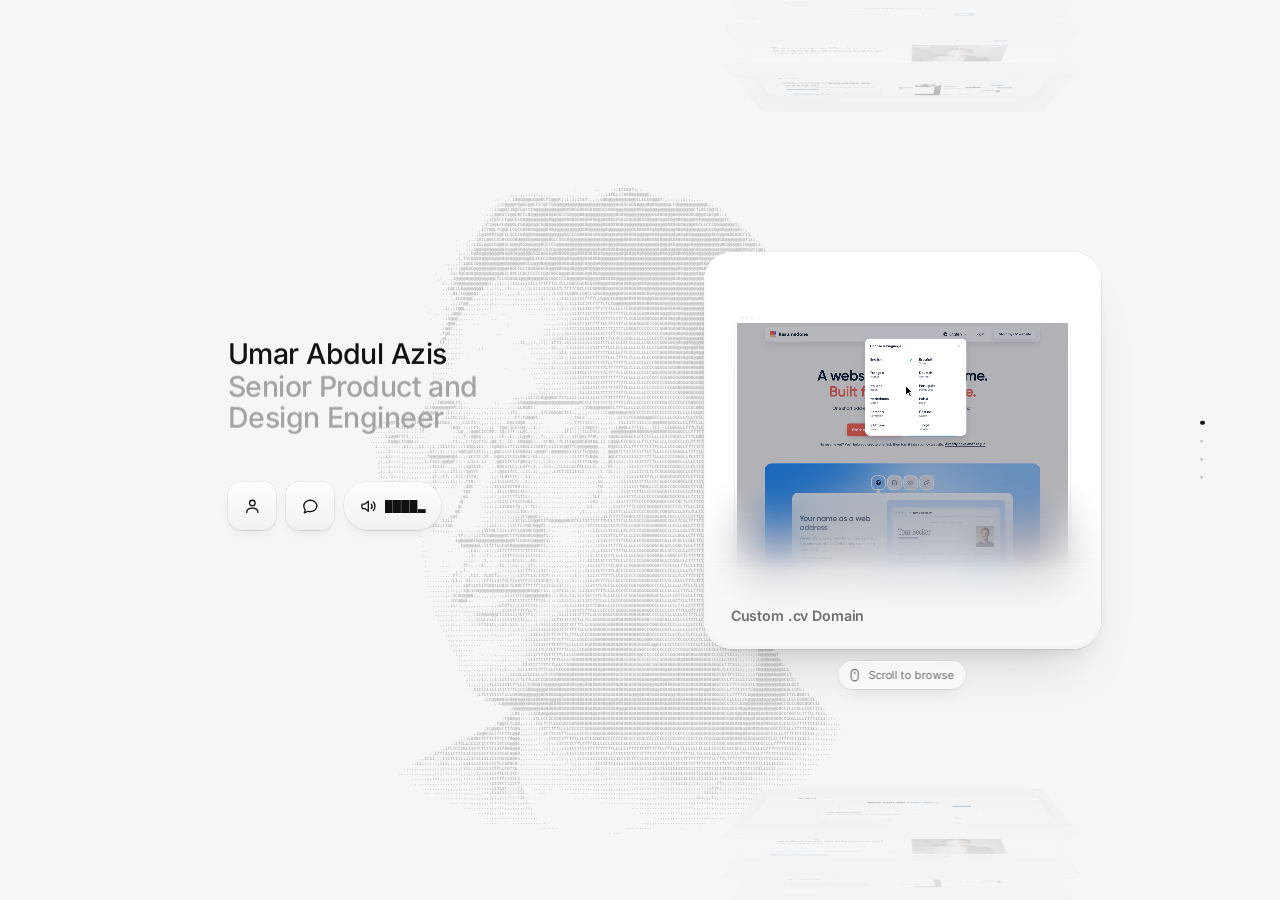
==== commit b3009bab: "Transisi kembali ke home tidak lagi tersendat: favicon ASCII digambar di CPU Favicon beranimasi mema" ====
--- a/index.html
+++ b/index.html
@@ -113,6 +113,6 @@
   <script src="sound.js?v=fcbd7d6328" defer></script>
   <script src="app.js?v=df28a86c50" defer></script>
   <!-- favicon potret ASCII yang beriak, lihat favicon-ascii.js -->
-  <script src="favicon-ascii.js?v=0a628f7906" defer></script>
+  <script src="favicon-ascii.js?v=4180cf7692" defer></script>
 </body>
 </html>
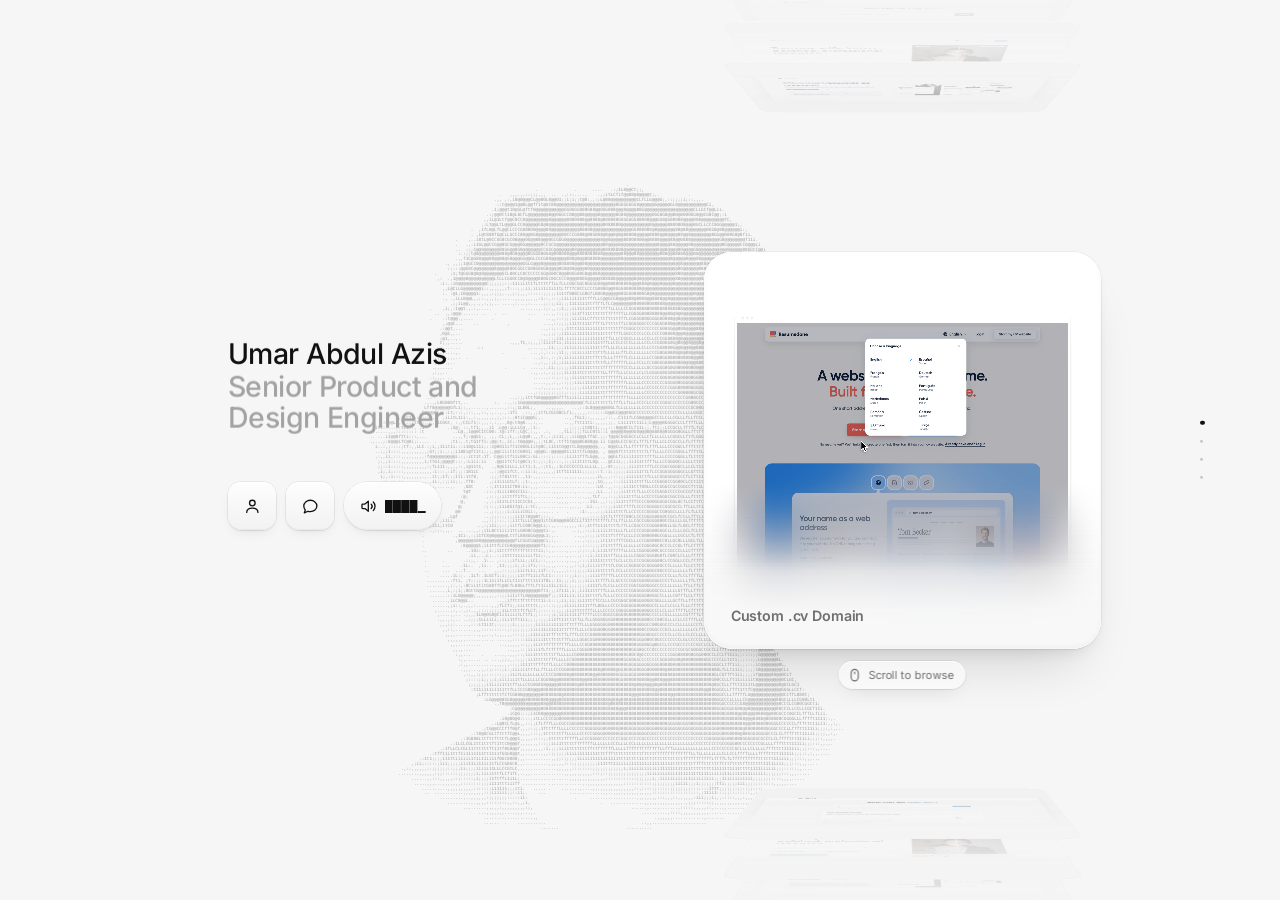
==== commit e11e9ab6: "Transisi project di HP lebih ringan dan tanpa kedipan - Latar ASCII dijeda selama klon terbang, supa" ====
--- a/index.html
+++ b/index.html
@@ -29,7 +29,7 @@
      media 7 hari, jalankan ./versi.sh sebelum commit supaya angkanya naik di semua file. -->
 <link rel="preload" href="fonts/inter-regular.woff2?v=e101ac0f64" as="font" type="font/woff2" crossorigin>
 <link rel="preload" href="fonts/inter-medium.woff2?v=e19b372fd9" as="font" type="font/woff2" crossorigin>
-<link rel="stylesheet" href="styles.css?v=ac5a95fd37">
+<link rel="stylesheet" href="styles.css?v=f4cb5df9bb">
 <!-- ld:start (dibuat tools/seo.js) -->
 <script type="application/ld+json">{"@context":"https://schema.org","@graph":[{"@type":"Person","@id":"https://byumar.com/#person","name":"Umar Abdul Azis","jobTitle":"Senior Product and Design Engineer","description":"I design web, mobile, and AI products, then build them into live prototypes your team can click through before development starts.","url":"https://byumar.com/","image":"https://byumar.com/og-image.jpg","email":"hello@byumar.com","sameAs":["https://www.linkedin.com/in/umar-abdul-azis-948900159/","https://instagram.com/omar.aazees","https://www.upwork.com/freelancers/~01e38101af9b02fc32"],"address":{"@type":"PostalAddress","addressLocality":"Yogyakarta","addressCountry":"ID"},"knowsAbout":["Product design","UX design","UI design","Design engineering","Front-end development","Interactive prototyping","AI products","Resume builders","HR tech","E-commerce","Shopify","Web3 dashboards"]},{"@type":"WebSite","@id":"https://byumar.com/#website","url":"https://byumar.com/","name":"Umar Abdul Azis - Senior Product and Design Engineer","inLanguage":"en","author":{"@id":"https://byumar.com/#person"}},{"@type":"ItemList","name":"Selected projects","itemListElement":[{"@type":"ListItem","position":1,"item":{"@type":"CreativeWork","name":"Custom .cv Domain","headline":"Custom .cv Domain - Resumedone - Product Design","abstract":"Resumedone wanted a new paid add-on: a user buys their own name.cv domain and their resume goes live as a personal website on it. When I was brought in, the registrar backend was ready but there was no interface at all. I designed the whole product: the purchase inside the dashboard, the website editor, five templates, the account and subscription screens, and after launch the landing page and the upsell that bring people to it.","description":"Buying a domain is a technical errand, and most job seekers have never done it. Pricing, name rules and payment were still being decided in chat while an early AI draft pointed the other way. The partner API offered one locked template, and a public site raised a real privacy question: how much contact detail should a resume show to the whole internet? Launch was only the start: the first weeks showed the offer had to reach people earlier, at the moment they finish a resume. I turned the purchase into three short steps, Name, Details and Set up, with search results that show one clear price per domain per year and payment on the card already saved. The website editor reuses the resume builder's own components, so there is nothing new to learn, including the same font size controls. People pick from five templates, each in five colours, that use their resume data exactly as written, and they decide what is public: email and phone are masked by default, with a contact form and an availability status instead. After launch I designed three conversion experiments with the product lead: a six-step upsell right after someone buys a resume, a flow where people build their site first and pay only to publish, and a landing page for the feature.","creator":{"@id":"https://byumar.com/#person"},"image":"https://byumar.com/media/cv-media-05-poster.webp","url":"https://byumar.com/#/project/cv-personal-website"}},{"@type":"ListItem","position":2,"item":{"@type":"CreativeWork","name":"CV-Lite Help Center","headline":"CV-Lite Help Center - CV-Lite - Product Design","abstract":"CV-Lite's FAQ at help.cv-lite.com was a single column of three collapsed lists: 32 links pointing to 19 articles, with no answer visible until you clicked. The product lead asked me to redesign it. I covered the home page, search, every article, and the states in between, at desktop, tablet and mobile.","description":"People open a help page in the middle of a problem, usually stuck on billing or an export, so every extra click costs patience. With only 19 articles, a full help center with category pages would add steps instead of saving them. The new design also had to keep the live product's colors and type, so it would feel like the same app. I compared 15 help center homes and 19 FAQs on Mobbin, then tested six home layouts. The winner puts search first, then the most popular questions, then topics that open in place, with support always one tap away. Search suggests articles while you type and highlights the matching words. Articles read in one column with real product screenshots and end with a quick helpful or not question. Back to FAQ returns to the same topic, already open, and dead links land on a friendly 404 instead of an error.","creator":{"@id":"https://byumar.com/#person"},"image":"https://byumar.com/media/faq-media-01-poster.webp","url":"https://byumar.com/#/project/cv-lite-help-center"}},{"@type":"ListItem","position":3,"item":{"@type":"CreativeWork","name":"AI Headshot Funnel","headline":"AI Headshot Funnel - CV-Lite - Product Design","abstract":"CV-Lite turns a few selfies into studio headshots, and most of its visitors arrive cold from paid ads. I was asked to redesign the whole funnel for an A/B test against the live version, from the landing page to the photo library. The old flow showed no proof of the result, left empty photo slots, and only revealed the price at the very end.","description":"People have to trust an unknown AI with their face, then pay before they see the full result. Ad traffic leaves fast, so every second of doubt costs a sale. On real screens the browser bar also takes around 180 px, which pushed the button that moves people forward below the fold on laptops and phones alike. I built the funnel around one idea: show the transformation before asking for anything. The landing hero is a before and after of the same person, and every step stays short: gender, outfit, background, selfies. The paywall unlocks two finished headshots and states one honest price. Each screen is laid out at the real visible area, 1920 × 900 on desktop and 390 × 664 on mobile, so the next action is always in view.","creator":{"@id":"https://byumar.com/#person"},"image":"https://byumar.com/media/headshots-media-01-poster.webp","url":"https://byumar.com/#/project/ai-headshots"}},{"@type":"ListItem","position":4,"item":{"@type":"CreativeWork","name":"Ejemplos Curriculum","headline":"Ejemplos Curriculum - Ejemplos Curriculum - Landing Page Design","abstract":"Ejemplos Curriculum is a Spanish-language resume site with templates, real CV examples, cover letters, and writing advice for job seekers. I designed its marketing landing page, the page most visitors see first, at desktop, tablet, and mobile widths.","description":"Most visitors arrive from search with one narrow question, like how to write a resignation letter, and leave once it is answered. The landing page had to show in a few seconds that the site can also help them build a CV, without the pushy habits common in this category: no \"free\" promise that turns into a paywall, and no social proof without data behind it. The hero leads with what people search for, the best CV templates and writing advice, and shows real templates instead of stock art. Each section below answers one question job seekers ask, from which template to pick to how to write a cover letter, and ends with a clear way into the builder. The AI tools sit together in one dark band so they read as a feature, not a pop-up. The header keeps templates, examples, letters, and sign-in one click away, so the page works as a hub for the rest of the site.","creator":{"@id":"https://byumar.com/#person"},"image":"https://byumar.com/media/ej-media-01-poster.webp","url":"https://byumar.com/#/project/ejemplos-curriculum"}}]}]}</script>
 <!-- ld:end -->
@@ -109,9 +109,9 @@
        hanya dipakai halaman about, jadi diambil saat halaman itu dibuka.
        Lihat ensureGlobe() di app.js. -->
   <!-- latar ASCII dari foto diri, lihat ascii-bg.js -->
-  <script src="ascii-bg.js?v=ffba560fd4" defer></script>
+  <script src="ascii-bg.js?v=3e7d67ab60" defer></script>
   <script src="sound.js?v=fcbd7d6328" defer></script>
-  <script src="app.js?v=df28a86c50" defer></script>
+  <script src="app.js?v=544e1acdf1" defer></script>
   <!-- favicon potret ASCII yang beriak, lihat favicon-ascii.js -->
   <script src="favicon-ascii.js?v=4180cf7692" defer></script>
 </body>
--- a/styles.css
+++ b/styles.css
@@ -259,10 +259,12 @@
 .is-salinan * { animation: none !important; }
 .is-salinan * { pointer-events: none !important; }
 
-/* Kolom kiri yang masuk lewat transisi project cukup memudar, sesudah
-   salinan lamanya habis. Jedanya sama dengan MASUK_JEDA di app.js. */
-.rail--morph .title-line > span { animation: fade-in 0.3s ease-out 0.15s both; }
-.rail--morph .actions { animation: fade-in 0.3s ease-out 0.15s both; }
+/* Kolom kiri yang masuk lewat transisi project cukup memudar, mulai saat
+   salinan lamanya hampir habis (salinan 130 ms). Kalau menunggu salinan habis
+   betul, ada jeda kosong sekitar 100 ms tanpa judul dan tombol, dan di HP itu
+   terbaca sebagai kedipan. Jedanya sama dengan MASUK_JEDA di app.js. */
+.rail--morph .title-line > span { animation: fade-in 0.3s ease-out 0.09s both; }
+.rail--morph .actions { animation: fade-in 0.3s ease-out 0.09s both; }
 
 /* --- tombol ikon yang melebar jadi pil saat hover --- */
 
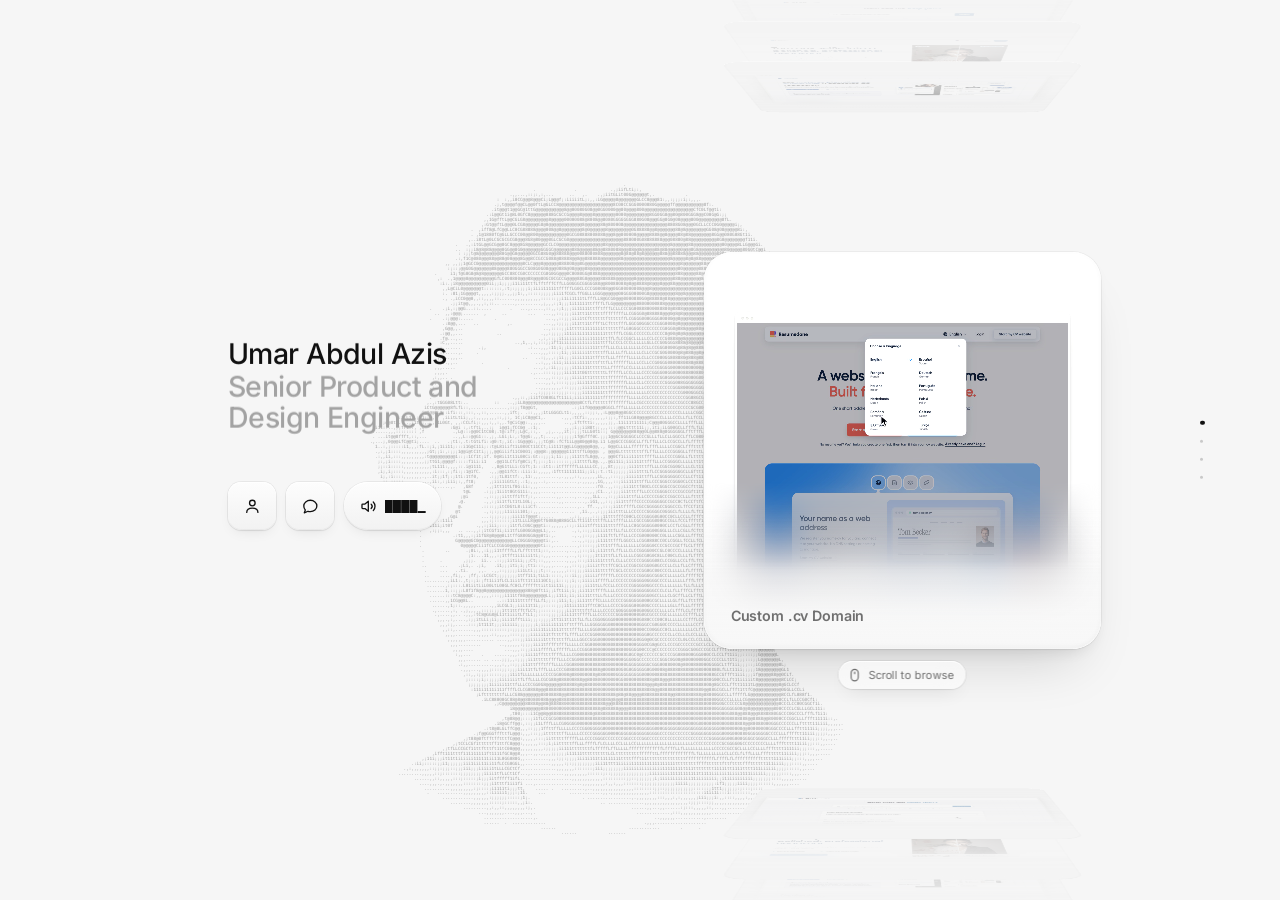
==== commit 55b3c639: "Penanda versi heksadesimal terbaca, worker ASCII dan gambar latar ikut versi terbaru Co-Authored-By:" ====
--- a/index.html
+++ b/index.html
@@ -109,10 +109,10 @@
        hanya dipakai halaman about, jadi diambil saat halaman itu dibuka.
        Lihat ensureGlobe() di app.js. -->
   <!-- latar ASCII dari foto diri, lihat ascii-bg.js -->
-  <script src="ascii-bg.js?v=3e7d67ab60" defer></script>
+  <script src="ascii-bg.js?v=9f4c6f2741" defer></script>
   <script src="sound.js?v=fcbd7d6328" defer></script>
   <script src="app.js?v=544e1acdf1" defer></script>
   <!-- favicon potret ASCII yang beriak, lihat favicon-ascii.js -->
-  <script src="favicon-ascii.js?v=4180cf7692" defer></script>
+  <script src="favicon-ascii.js?v=10b2fe0bac" defer></script>
 </body>
 </html>
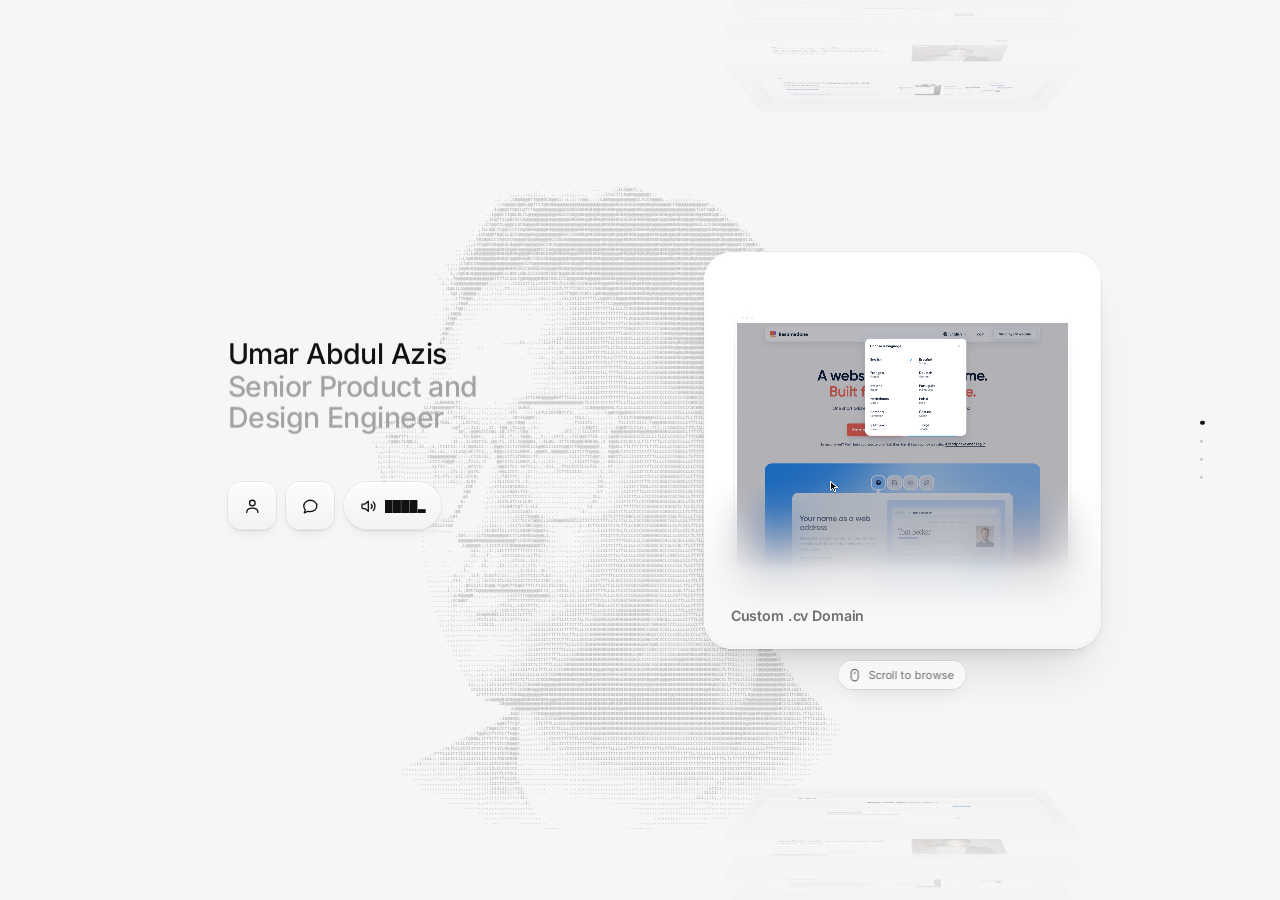
==== commit 0d9b4678: "Kembali ke home di HP tidak lagi kedip dan meloncat - Klon yang mendarat di dek ditambat ke tengah l" ====
--- a/index.html
+++ b/index.html
@@ -29,7 +29,7 @@
      media 7 hari, jalankan ./versi.sh sebelum commit supaya angkanya naik di semua file. -->
 <link rel="preload" href="fonts/inter-regular.woff2?v=e101ac0f64" as="font" type="font/woff2" crossorigin>
 <link rel="preload" href="fonts/inter-medium.woff2?v=e19b372fd9" as="font" type="font/woff2" crossorigin>
-<link rel="stylesheet" href="styles.css?v=f4cb5df9bb">
+<link rel="stylesheet" href="styles.css?v=88c4ef6ddd">
 <!-- ld:start (dibuat tools/seo.js) -->
 <script type="application/ld+json">{"@context":"https://schema.org","@graph":[{"@type":"Person","@id":"https://byumar.com/#person","name":"Umar Abdul Azis","jobTitle":"Senior Product and Design Engineer","description":"I design web, mobile, and AI products, then build them into live prototypes your team can click through before development starts.","url":"https://byumar.com/","image":"https://byumar.com/og-image.jpg","email":"hello@byumar.com","sameAs":["https://www.linkedin.com/in/umar-abdul-azis-948900159/","https://instagram.com/omar.aazees","https://www.upwork.com/freelancers/~01e38101af9b02fc32"],"address":{"@type":"PostalAddress","addressLocality":"Yogyakarta","addressCountry":"ID"},"knowsAbout":["Product design","UX design","UI design","Design engineering","Front-end development","Interactive prototyping","AI products","Resume builders","HR tech","E-commerce","Shopify","Web3 dashboards"]},{"@type":"WebSite","@id":"https://byumar.com/#website","url":"https://byumar.com/","name":"Umar Abdul Azis - Senior Product and Design Engineer","inLanguage":"en","author":{"@id":"https://byumar.com/#person"}},{"@type":"ItemList","name":"Selected projects","itemListElement":[{"@type":"ListItem","position":1,"item":{"@type":"CreativeWork","name":"Custom .cv Domain","headline":"Custom .cv Domain - Resumedone - Product Design","abstract":"Resumedone wanted a new paid add-on: a user buys their own name.cv domain and their resume goes live as a personal website on it. When I was brought in, the registrar backend was ready but there was no interface at all. I designed the whole product: the purchase inside the dashboard, the website editor, five templates, the account and subscription screens, and after launch the landing page and the upsell that bring people to it.","description":"Buying a domain is a technical errand, and most job seekers have never done it. Pricing, name rules and payment were still being decided in chat while an early AI draft pointed the other way. The partner API offered one locked template, and a public site raised a real privacy question: how much contact detail should a resume show to the whole internet? Launch was only the start: the first weeks showed the offer had to reach people earlier, at the moment they finish a resume. I turned the purchase into three short steps, Name, Details and Set up, with search results that show one clear price per domain per year and payment on the card already saved. The website editor reuses the resume builder's own components, so there is nothing new to learn, including the same font size controls. People pick from five templates, each in five colours, that use their resume data exactly as written, and they decide what is public: email and phone are masked by default, with a contact form and an availability status instead. After launch I designed three conversion experiments with the product lead: a six-step upsell right after someone buys a resume, a flow where people build their site first and pay only to publish, and a landing page for the feature.","creator":{"@id":"https://byumar.com/#person"},"image":"https://byumar.com/media/cv-media-05-poster.webp","url":"https://byumar.com/#/project/cv-personal-website"}},{"@type":"ListItem","position":2,"item":{"@type":"CreativeWork","name":"CV-Lite Help Center","headline":"CV-Lite Help Center - CV-Lite - Product Design","abstract":"CV-Lite's FAQ at help.cv-lite.com was a single column of three collapsed lists: 32 links pointing to 19 articles, with no answer visible until you clicked. The product lead asked me to redesign it. I covered the home page, search, every article, and the states in between, at desktop, tablet and mobile.","description":"People open a help page in the middle of a problem, usually stuck on billing or an export, so every extra click costs patience. With only 19 articles, a full help center with category pages would add steps instead of saving them. The new design also had to keep the live product's colors and type, so it would feel like the same app. I compared 15 help center homes and 19 FAQs on Mobbin, then tested six home layouts. The winner puts search first, then the most popular questions, then topics that open in place, with support always one tap away. Search suggests articles while you type and highlights the matching words. Articles read in one column with real product screenshots and end with a quick helpful or not question. Back to FAQ returns to the same topic, already open, and dead links land on a friendly 404 instead of an error.","creator":{"@id":"https://byumar.com/#person"},"image":"https://byumar.com/media/faq-media-01-poster.webp","url":"https://byumar.com/#/project/cv-lite-help-center"}},{"@type":"ListItem","position":3,"item":{"@type":"CreativeWork","name":"AI Headshot Funnel","headline":"AI Headshot Funnel - CV-Lite - Product Design","abstract":"CV-Lite turns a few selfies into studio headshots, and most of its visitors arrive cold from paid ads. I was asked to redesign the whole funnel for an A/B test against the live version, from the landing page to the photo library. The old flow showed no proof of the result, left empty photo slots, and only revealed the price at the very end.","description":"People have to trust an unknown AI with their face, then pay before they see the full result. Ad traffic leaves fast, so every second of doubt costs a sale. On real screens the browser bar also takes around 180 px, which pushed the button that moves people forward below the fold on laptops and phones alike. I built the funnel around one idea: show the transformation before asking for anything. The landing hero is a before and after of the same person, and every step stays short: gender, outfit, background, selfies. The paywall unlocks two finished headshots and states one honest price. Each screen is laid out at the real visible area, 1920 × 900 on desktop and 390 × 664 on mobile, so the next action is always in view.","creator":{"@id":"https://byumar.com/#person"},"image":"https://byumar.com/media/headshots-media-01-poster.webp","url":"https://byumar.com/#/project/ai-headshots"}},{"@type":"ListItem","position":4,"item":{"@type":"CreativeWork","name":"Ejemplos Curriculum","headline":"Ejemplos Curriculum - Ejemplos Curriculum - Landing Page Design","abstract":"Ejemplos Curriculum is a Spanish-language resume site with templates, real CV examples, cover letters, and writing advice for job seekers. I designed its marketing landing page, the page most visitors see first, at desktop, tablet, and mobile widths.","description":"Most visitors arrive from search with one narrow question, like how to write a resignation letter, and leave once it is answered. The landing page had to show in a few seconds that the site can also help them build a CV, without the pushy habits common in this category: no \"free\" promise that turns into a paywall, and no social proof without data behind it. The hero leads with what people search for, the best CV templates and writing advice, and shows real templates instead of stock art. Each section below answers one question job seekers ask, from which template to pick to how to write a cover letter, and ends with a clear way into the builder. The AI tools sit together in one dark band so they read as a feature, not a pop-up. The header keeps templates, examples, letters, and sign-in one click away, so the page works as a hub for the rest of the site.","creator":{"@id":"https://byumar.com/#person"},"image":"https://byumar.com/media/ej-media-01-poster.webp","url":"https://byumar.com/#/project/ejemplos-curriculum"}}]}]}</script>
 <!-- ld:end -->
@@ -109,9 +109,9 @@
        hanya dipakai halaman about, jadi diambil saat halaman itu dibuka.
        Lihat ensureGlobe() di app.js. -->
   <!-- latar ASCII dari foto diri, lihat ascii-bg.js -->
-  <script src="ascii-bg.js?v=9f4c6f2741" defer></script>
+  <script src="ascii-bg.js?v=fdca005e4d" defer></script>
   <script src="sound.js?v=fcbd7d6328" defer></script>
-  <script src="app.js?v=544e1acdf1" defer></script>
+  <script src="app.js?v=5715bfadd5" defer></script>
   <!-- favicon potret ASCII yang beriak, lihat favicon-ascii.js -->
   <script src="favicon-ascii.js?v=10b2fe0bac" defer></script>
 </body>
--- a/styles.css
+++ b/styles.css
@@ -147,9 +147,12 @@
 body { background: transparent; }
 #ascii-bg {
   position: fixed;
-  inset: 0;
+  left: 0;
+  top: 0;
   width: 100%;
-  height: 100%;
+  /* setinggi layar saat bilah alamat HP tenggelam, lihat ascii-bg.js */
+  height: 100vh;
+  height: 100lvh;
   z-index: -1;
   pointer-events: none;
 }
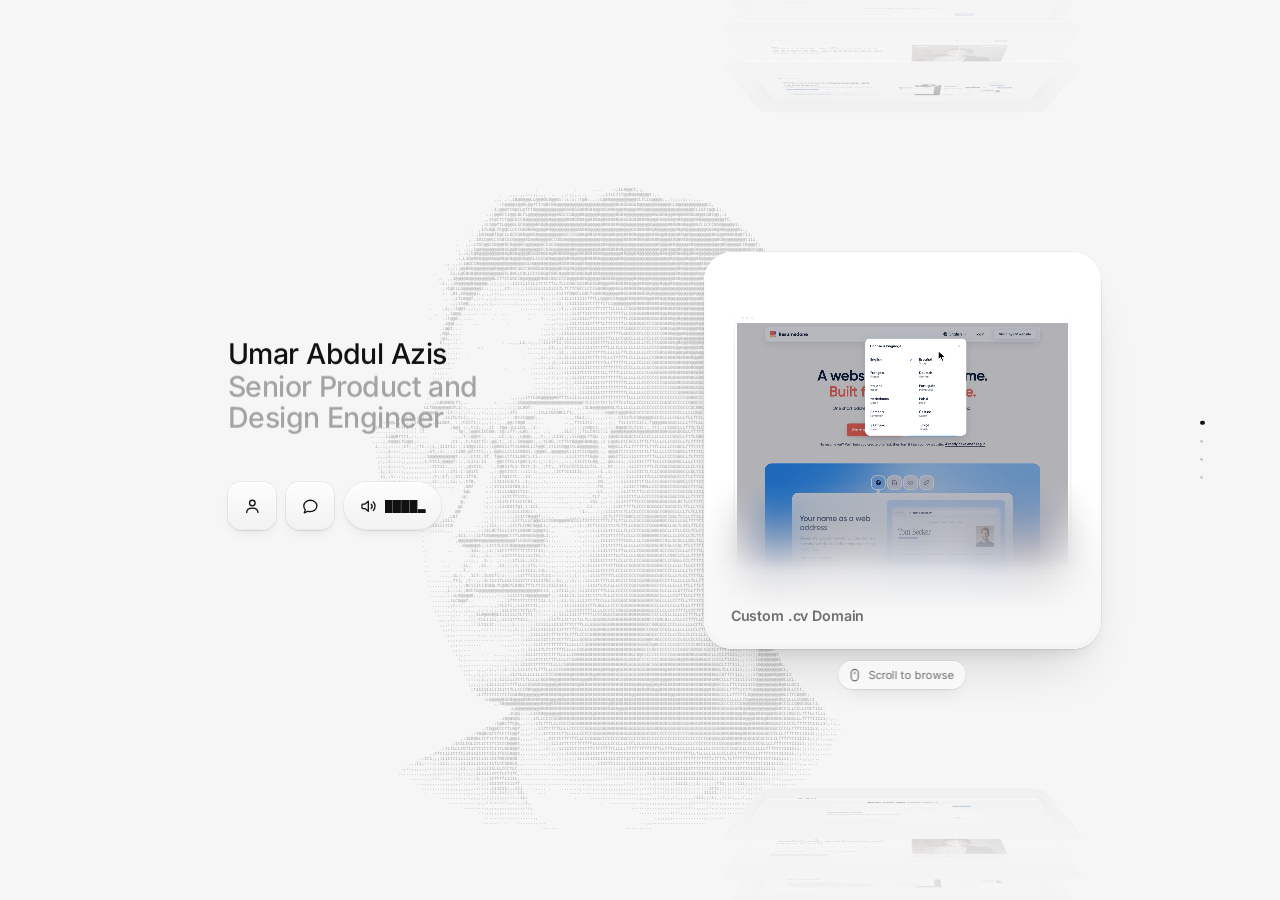
==== commit 74e65588: "Tinggi kanvas latar ASCII dikunci ke piksel, tidak tergencet di WebView Instagram Co-Authored-By: Cl" ====
--- a/index.html
+++ b/index.html
@@ -109,7 +109,7 @@
        hanya dipakai halaman about, jadi diambil saat halaman itu dibuka.
        Lihat ensureGlobe() di app.js. -->
   <!-- latar ASCII dari foto diri, lihat ascii-bg.js -->
-  <script src="ascii-bg.js?v=fdca005e4d" defer></script>
+  <script src="ascii-bg.js?v=293ed99054" defer></script>
   <script src="sound.js?v=fcbd7d6328" defer></script>
   <script src="app.js?v=5715bfadd5" defer></script>
   <!-- favicon potret ASCII yang beriak, lihat favicon-ascii.js -->
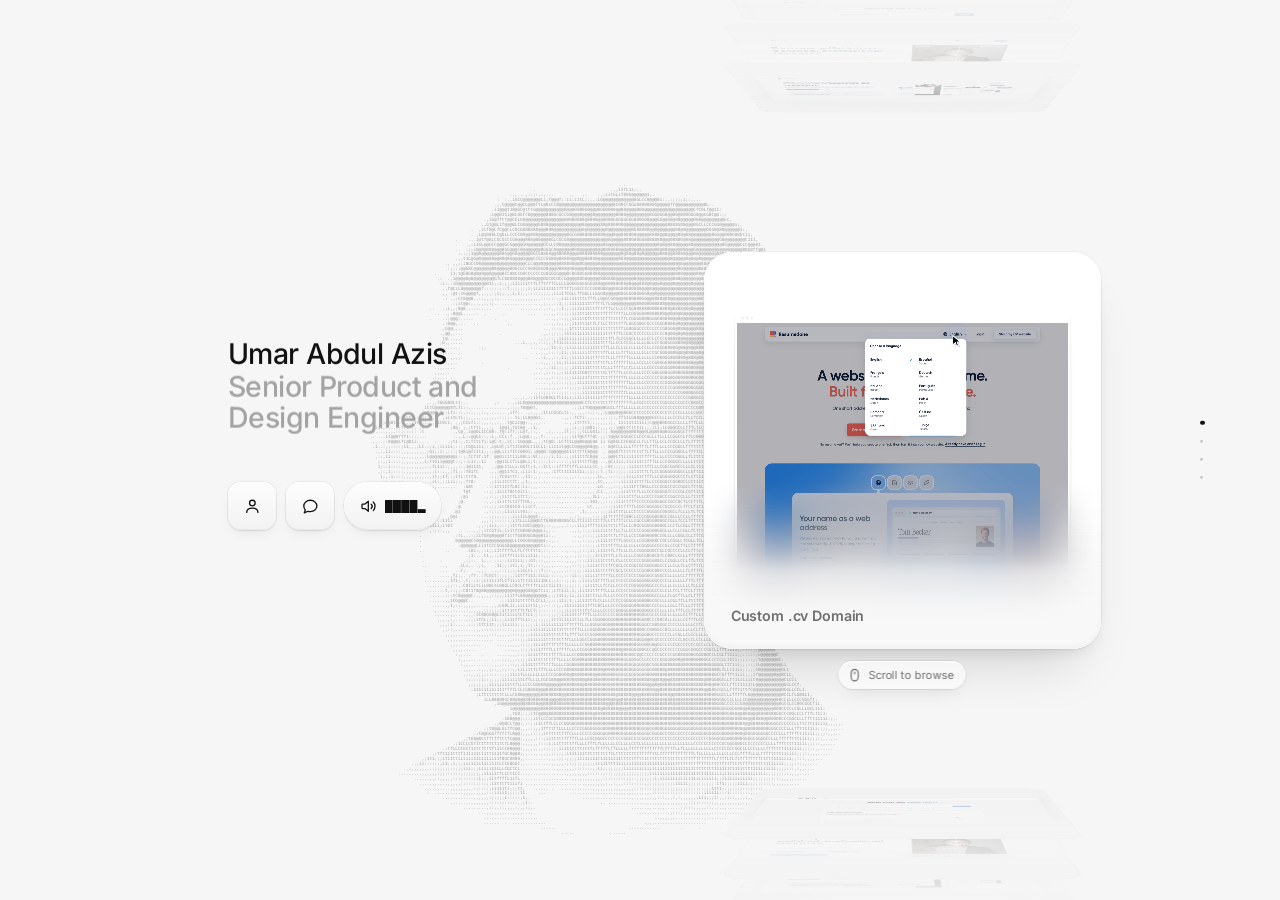
==== commit aeea6e80: "Kartu tidak lagi hilang dan buram sesaat di browser bawaan Instagram (Android) Dari rekaman layar HP" ====
--- a/index.html
+++ b/index.html
@@ -29,7 +29,7 @@
      media 7 hari, jalankan ./versi.sh sebelum commit supaya angkanya naik di semua file. -->
 <link rel="preload" href="fonts/inter-regular.woff2?v=e101ac0f64" as="font" type="font/woff2" crossorigin>
 <link rel="preload" href="fonts/inter-medium.woff2?v=e19b372fd9" as="font" type="font/woff2" crossorigin>
-<link rel="stylesheet" href="styles.css?v=88c4ef6ddd">
+<link rel="stylesheet" href="styles.css?v=45e7116f3b">
 <!-- ld:start (dibuat tools/seo.js) -->
 <script type="application/ld+json">{"@context":"https://schema.org","@graph":[{"@type":"Person","@id":"https://byumar.com/#person","name":"Umar Abdul Azis","jobTitle":"Senior Product and Design Engineer","description":"I design web, mobile, and AI products, then build them into live prototypes your team can click through before development starts.","url":"https://byumar.com/","image":"https://byumar.com/og-image.jpg","email":"hello@byumar.com","sameAs":["https://www.linkedin.com/in/umar-abdul-azis-948900159/","https://instagram.com/omar.aazees","https://www.upwork.com/freelancers/~01e38101af9b02fc32"],"address":{"@type":"PostalAddress","addressLocality":"Yogyakarta","addressCountry":"ID"},"knowsAbout":["Product design","UX design","UI design","Design engineering","Front-end development","Interactive prototyping","AI products","Resume builders","HR tech","E-commerce","Shopify","Web3 dashboards"]},{"@type":"WebSite","@id":"https://byumar.com/#website","url":"https://byumar.com/","name":"Umar Abdul Azis - Senior Product and Design Engineer","inLanguage":"en","author":{"@id":"https://byumar.com/#person"}},{"@type":"ItemList","name":"Selected projects","itemListElement":[{"@type":"ListItem","position":1,"item":{"@type":"CreativeWork","name":"Custom .cv Domain","headline":"Custom .cv Domain - Resumedone - Product Design","abstract":"Resumedone wanted a new paid add-on: a user buys their own name.cv domain and their resume goes live as a personal website on it. When I was brought in, the registrar backend was ready but there was no interface at all. I designed the whole product: the purchase inside the dashboard, the website editor, five templates, the account and subscription screens, and after launch the landing page and the upsell that bring people to it.","description":"Buying a domain is a technical errand, and most job seekers have never done it. Pricing, name rules and payment were still being decided in chat while an early AI draft pointed the other way. The partner API offered one locked template, and a public site raised a real privacy question: how much contact detail should a resume show to the whole internet? Launch was only the start: the first weeks showed the offer had to reach people earlier, at the moment they finish a resume. I turned the purchase into three short steps, Name, Details and Set up, with search results that show one clear price per domain per year and payment on the card already saved. The website editor reuses the resume builder's own components, so there is nothing new to learn, including the same font size controls. People pick from five templates, each in five colours, that use their resume data exactly as written, and they decide what is public: email and phone are masked by default, with a contact form and an availability status instead. After launch I designed three conversion experiments with the product lead: a six-step upsell right after someone buys a resume, a flow where people build their site first and pay only to publish, and a landing page for the feature.","creator":{"@id":"https://byumar.com/#person"},"image":"https://byumar.com/media/cv-media-05-poster.webp","url":"https://byumar.com/#/project/cv-personal-website"}},{"@type":"ListItem","position":2,"item":{"@type":"CreativeWork","name":"CV-Lite Help Center","headline":"CV-Lite Help Center - CV-Lite - Product Design","abstract":"CV-Lite's FAQ at help.cv-lite.com was a single column of three collapsed lists: 32 links pointing to 19 articles, with no answer visible until you clicked. The product lead asked me to redesign it. I covered the home page, search, every article, and the states in between, at desktop, tablet and mobile.","description":"People open a help page in the middle of a problem, usually stuck on billing or an export, so every extra click costs patience. With only 19 articles, a full help center with category pages would add steps instead of saving them. The new design also had to keep the live product's colors and type, so it would feel like the same app. I compared 15 help center homes and 19 FAQs on Mobbin, then tested six home layouts. The winner puts search first, then the most popular questions, then topics that open in place, with support always one tap away. Search suggests articles while you type and highlights the matching words. Articles read in one column with real product screenshots and end with a quick helpful or not question. Back to FAQ returns to the same topic, already open, and dead links land on a friendly 404 instead of an error.","creator":{"@id":"https://byumar.com/#person"},"image":"https://byumar.com/media/faq-media-01-poster.webp","url":"https://byumar.com/#/project/cv-lite-help-center"}},{"@type":"ListItem","position":3,"item":{"@type":"CreativeWork","name":"AI Headshot Funnel","headline":"AI Headshot Funnel - CV-Lite - Product Design","abstract":"CV-Lite turns a few selfies into studio headshots, and most of its visitors arrive cold from paid ads. I was asked to redesign the whole funnel for an A/B test against the live version, from the landing page to the photo library. The old flow showed no proof of the result, left empty photo slots, and only revealed the price at the very end.","description":"People have to trust an unknown AI with their face, then pay before they see the full result. Ad traffic leaves fast, so every second of doubt costs a sale. On real screens the browser bar also takes around 180 px, which pushed the button that moves people forward below the fold on laptops and phones alike. I built the funnel around one idea: show the transformation before asking for anything. The landing hero is a before and after of the same person, and every step stays short: gender, outfit, background, selfies. The paywall unlocks two finished headshots and states one honest price. Each screen is laid out at the real visible area, 1920 × 900 on desktop and 390 × 664 on mobile, so the next action is always in view.","creator":{"@id":"https://byumar.com/#person"},"image":"https://byumar.com/media/headshots-media-01-poster.webp","url":"https://byumar.com/#/project/ai-headshots"}},{"@type":"ListItem","position":4,"item":{"@type":"CreativeWork","name":"Ejemplos Curriculum","headline":"Ejemplos Curriculum - Ejemplos Curriculum - Landing Page Design","abstract":"Ejemplos Curriculum is a Spanish-language resume site with templates, real CV examples, cover letters, and writing advice for job seekers. I designed its marketing landing page, the page most visitors see first, at desktop, tablet, and mobile widths.","description":"Most visitors arrive from search with one narrow question, like how to write a resignation letter, and leave once it is answered. The landing page had to show in a few seconds that the site can also help them build a CV, without the pushy habits common in this category: no \"free\" promise that turns into a paywall, and no social proof without data behind it. The hero leads with what people search for, the best CV templates and writing advice, and shows real templates instead of stock art. Each section below answers one question job seekers ask, from which template to pick to how to write a cover letter, and ends with a clear way into the builder. The AI tools sit together in one dark band so they read as a feature, not a pop-up. The header keeps templates, examples, letters, and sign-in one click away, so the page works as a hub for the rest of the site.","creator":{"@id":"https://byumar.com/#person"},"image":"https://byumar.com/media/ej-media-01-poster.webp","url":"https://byumar.com/#/project/ejemplos-curriculum"}}]}]}</script>
 <!-- ld:end -->
@@ -111,7 +111,7 @@
   <!-- latar ASCII dari foto diri, lihat ascii-bg.js -->
   <script src="ascii-bg.js?v=293ed99054" defer></script>
   <script src="sound.js?v=fcbd7d6328" defer></script>
-  <script src="app.js?v=5715bfadd5" defer></script>
+  <script src="app.js?v=b539a52066" defer></script>
   <!-- favicon potret ASCII yang beriak, lihat favicon-ascii.js -->
   <script src="favicon-ascii.js?v=10b2fe0bac" defer></script>
 </body>
--- a/styles.css
+++ b/styles.css
@@ -947,6 +947,29 @@
   mask-image: linear-gradient(0deg, #000 0%, #000 20%, rgba(0, 0, 0, 0.6) 30%, transparent 42%);
 }
 
+/* Layar sentuh: kaca tanpa backdrop-filter. Di WebView Android (browser
+   bawaan Instagram dan sejenisnya) masker di atas backdrop-filter kadang
+   lepas beberapa frame, dan blurnya menutup seluruh kartu. Blur di atas
+   video juga harus dihitung ulang tiap frame video, berat untuk GPU HP.
+   Gradasinya dibuat sedikit lebih padat sebagai ganti blurnya, dan sudah
+   memuat bentuk maskernya sendiri. */
+@media (pointer: coarse) {
+  .deck-card .mock.has-media::after,
+  .morph-kaca {
+    -webkit-backdrop-filter: none;
+    backdrop-filter: none;
+    -webkit-mask-image: none;
+    mask-image: none;
+    background: linear-gradient(
+      0deg,
+      rgba(246, 246, 246, 0.9) 0%,
+      rgba(246, 246, 246, 0.8) 18%,
+      rgba(246, 246, 246, 0.3) 30%,
+      rgba(246, 246, 246, 0) 42%
+    );
+  }
+}
+
 /* label harus di atas peredamnya, dan warnanya dinaikkan karena abu muda
    kalah kontras di atas video */
 .mock-tag {
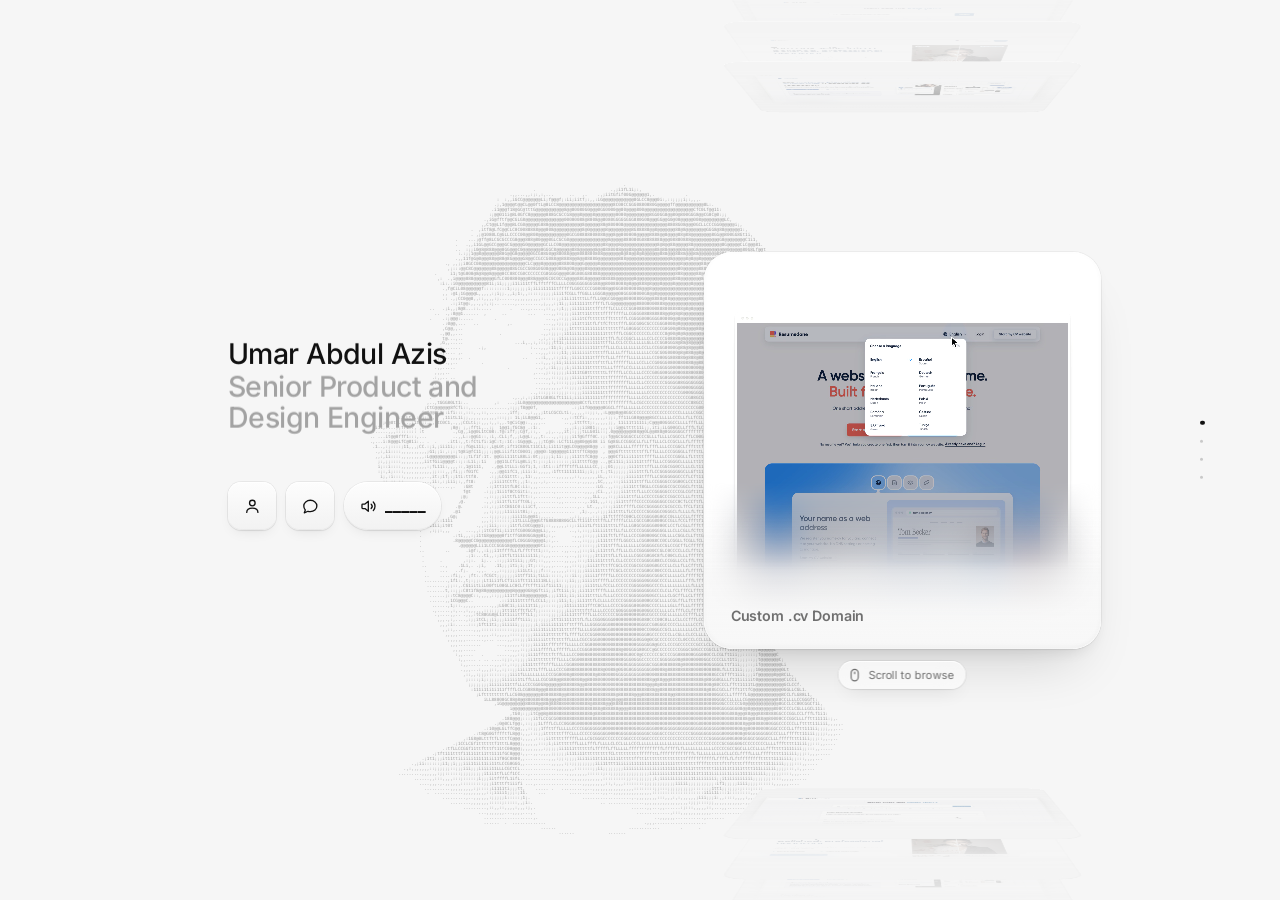
==== commit 20c4ef76: "Video desktop 1440 px dan musik latar lebih ringan supaya video pertama cepat mulai MP4 desktop turu" ====
--- a/index.html
+++ b/index.html
@@ -111,7 +111,7 @@
   <!-- latar ASCII dari foto diri, lihat ascii-bg.js -->
   <script src="ascii-bg.js?v=293ed99054" defer></script>
   <script src="sound.js?v=fcbd7d6328" defer></script>
-  <script src="app.js?v=b539a52066" defer></script>
+  <script src="app.js?v=113544f6ca" defer></script>
   <!-- favicon potret ASCII yang beriak, lihat favicon-ascii.js -->
   <script src="favicon-ascii.js?v=10b2fe0bac" defer></script>
 </body>
